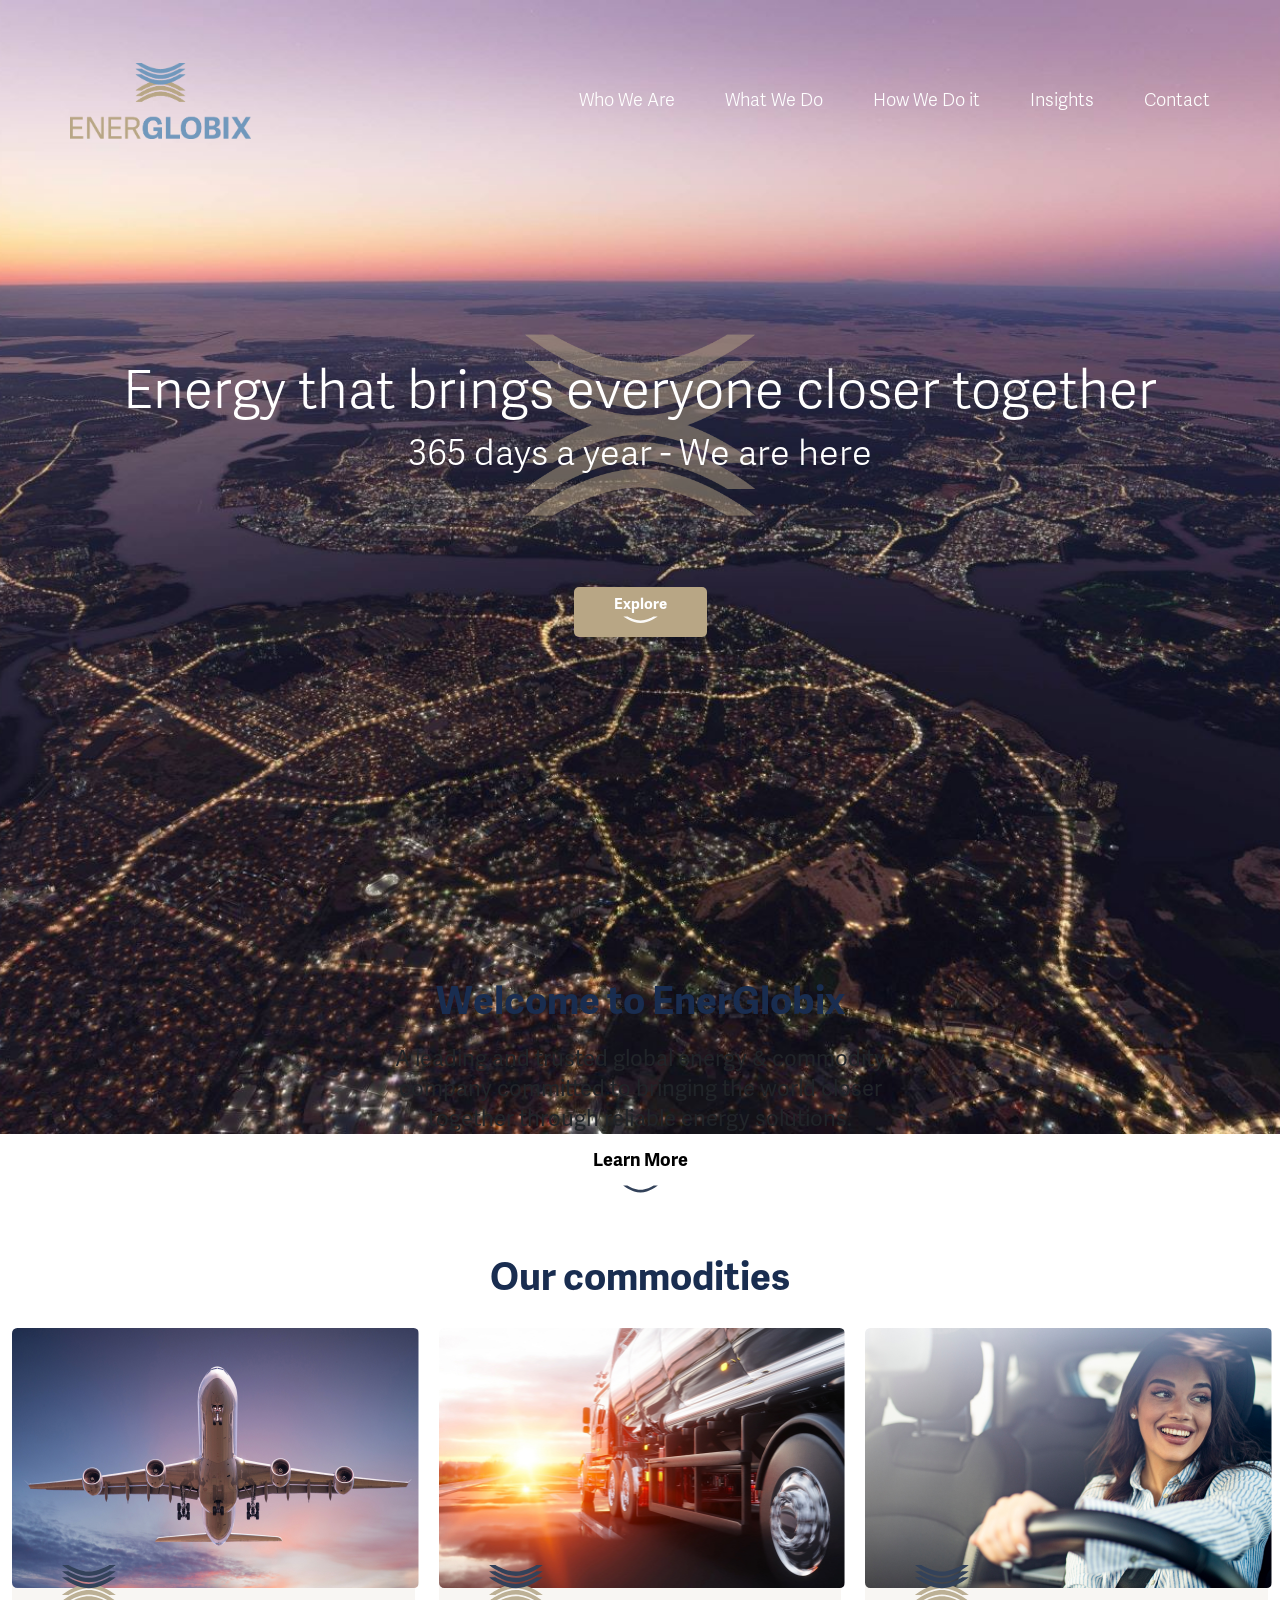
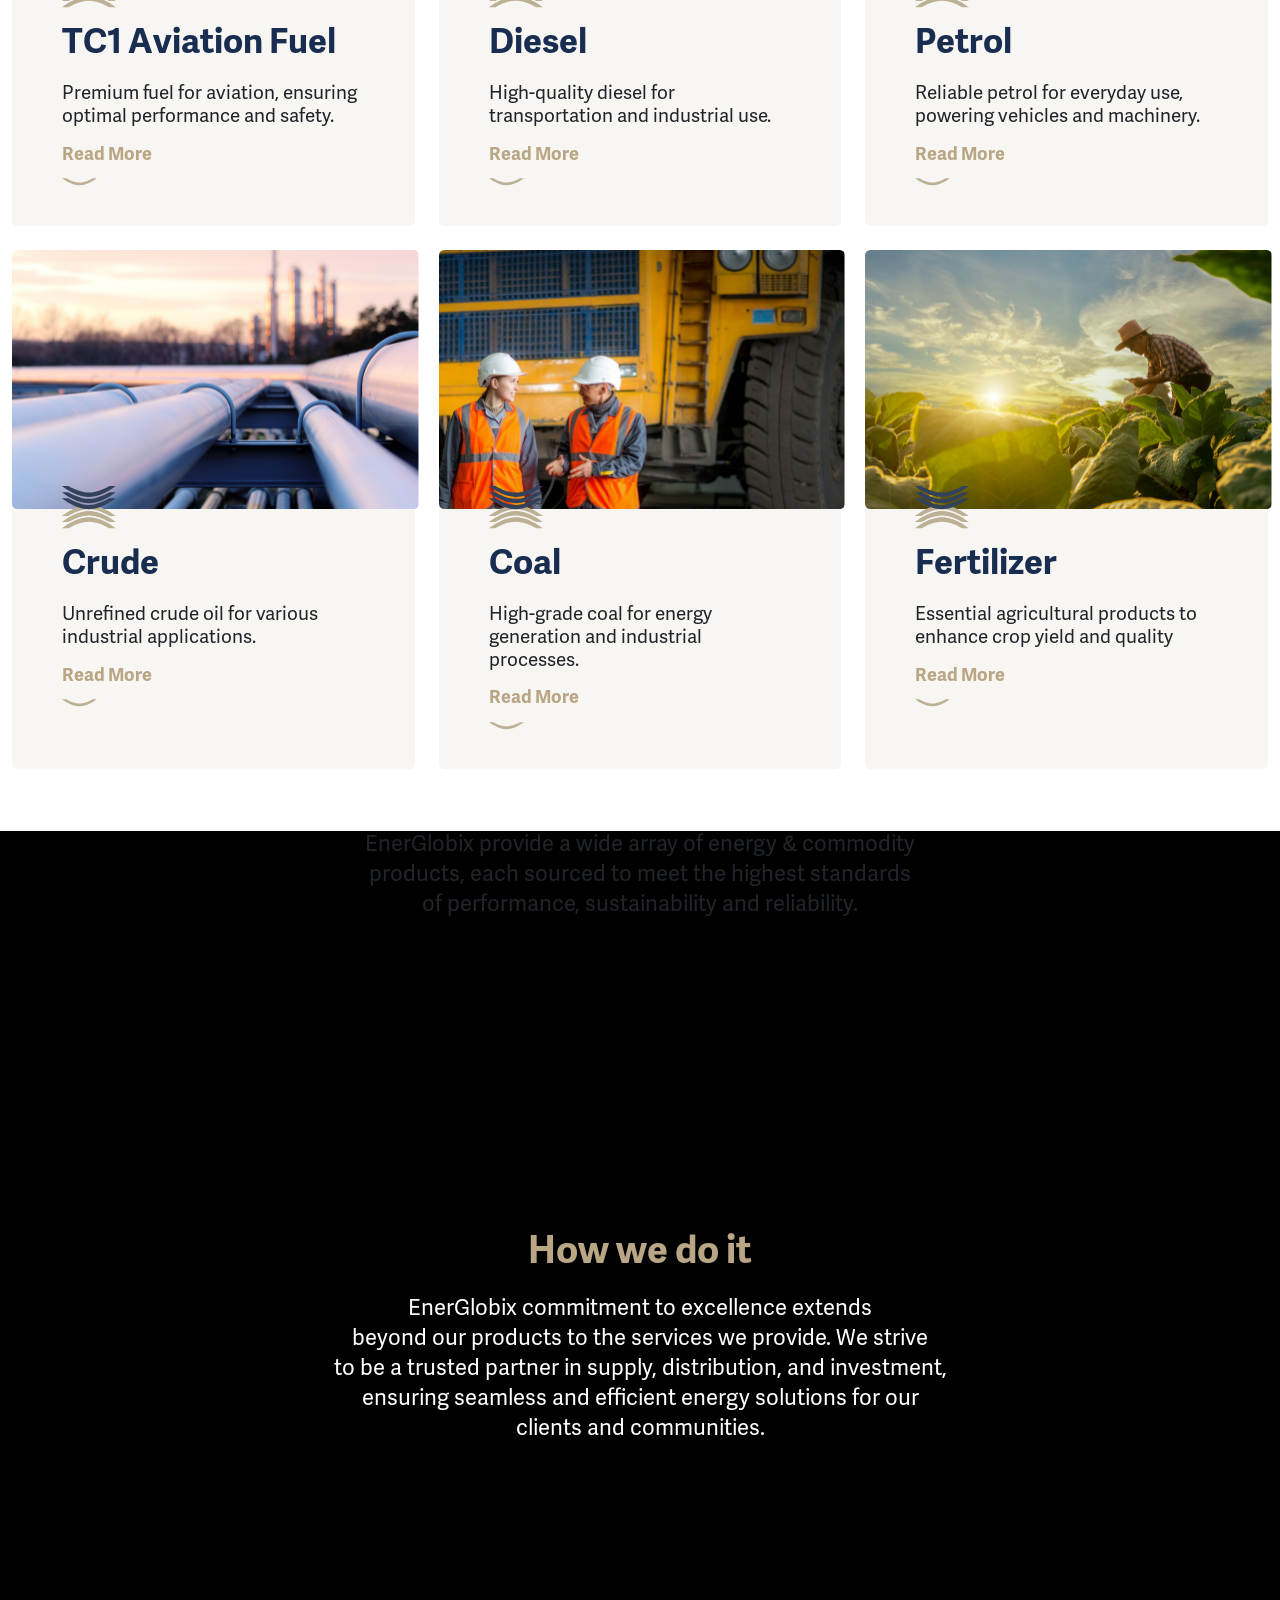
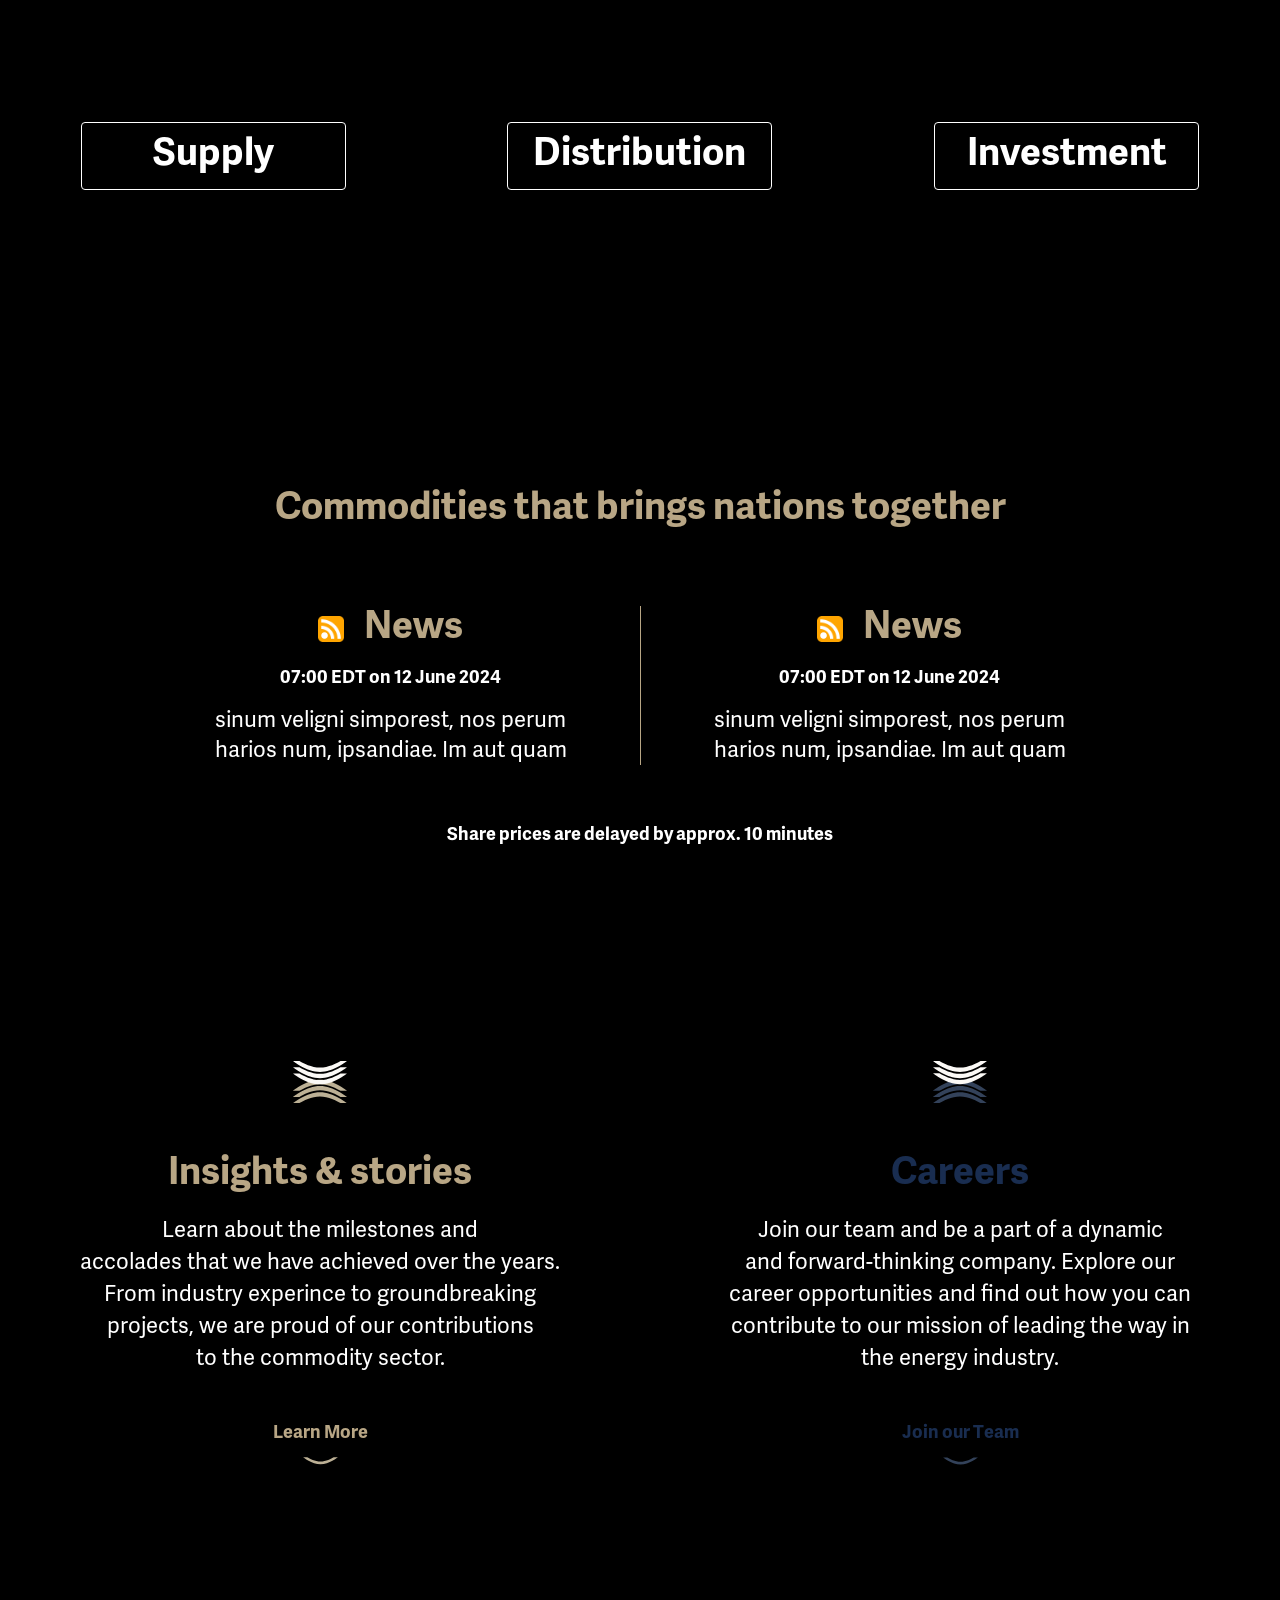
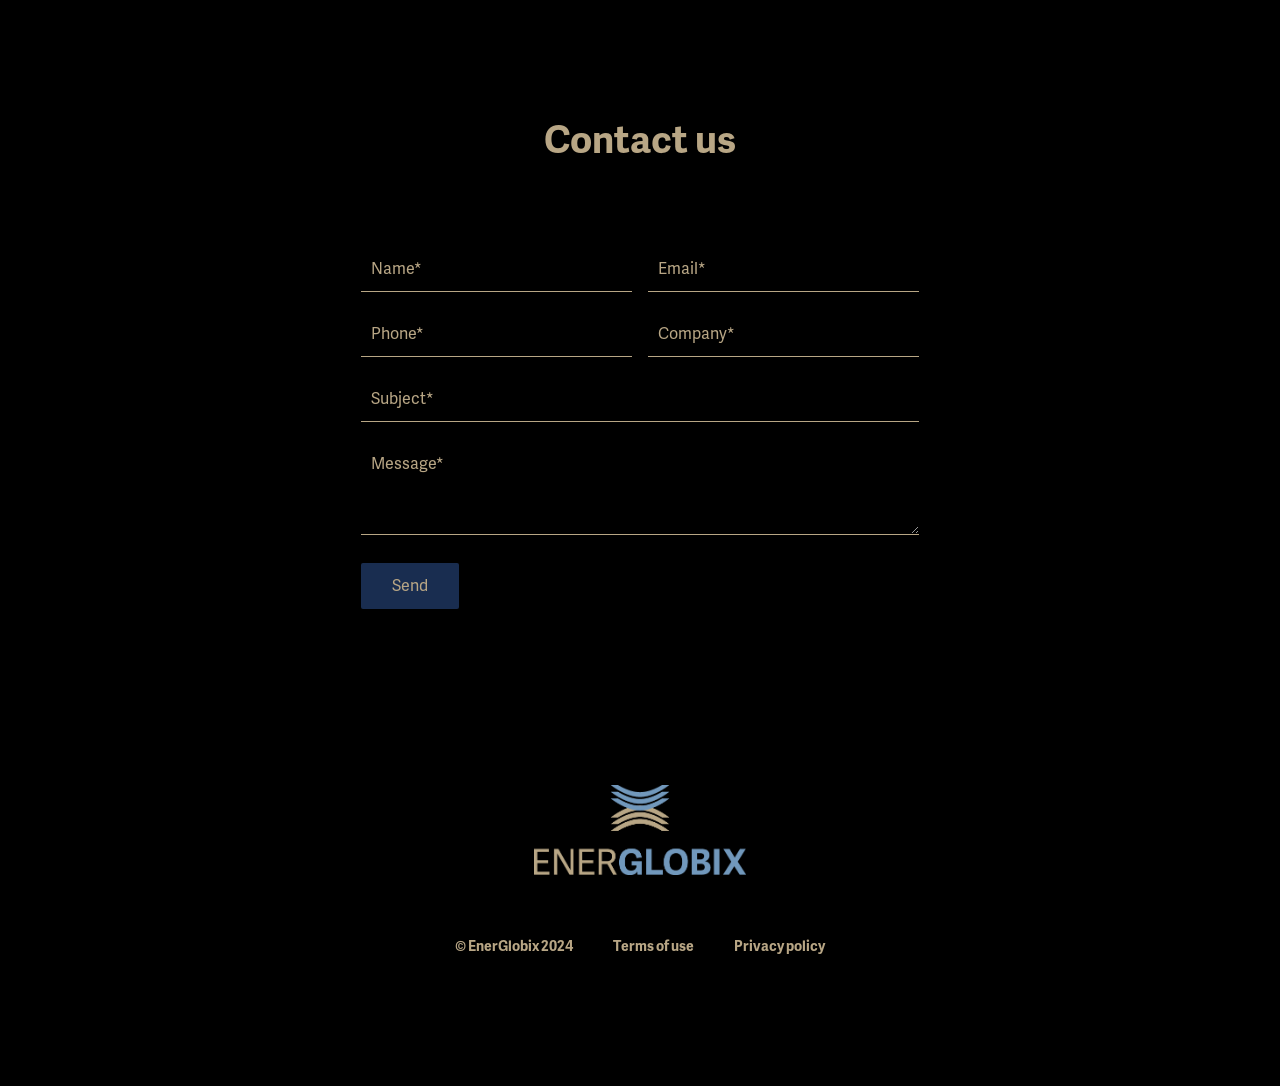
==== index.html @ 06611fdd "initial commit" ====
<!DOCTYPE html>
<html lang="en">
  <head>
    <meta charset="UTF-8" />
    <meta name="viewport" content="width=device-width, initial-scale=1.0" />
    <title>EnerGlobix :: Home</title>

    <!-- Bootstrap -->
    <link
      href="https://cdn.jsdelivr.net/npm/bootstrap@5.3.3/dist/css/bootstrap.min.css"
      rel="stylesheet"
      integrity="sha384-QWTKZyjpPEjISv5WaRU9OFeRpok6YctnYmDr5pNlyT2bRjXh0JMhjY6hW+ALEwIH"
      crossorigin="anonymous"
    />

    <!-- Fontawesome -->
    <link
      rel="stylesheet"
      href="https://cdnjs.cloudflare.com/ajax/libs/font-awesome/6.0.0-beta3/css/all.min.css"
    />

    <!-- CSS -->
    <link rel="stylesheet" href="assets/css/style.css" />
  </head>

  <body>
    <!-- Loader -->
    <div id="loader" style="height: 100vh;">
      <div class="d-flex justify-content-center align-items-center h-100">
        <div class="spinner-border" role="status">
          <span class="sr-only"></span>
        </div>
      </div>
    </div>

    <div id="main-content" style="display: none;">
      <div class="navbar-container">
        <div class="energlobix__navbar">
          <a href="index.html">
            <img src="assets/images/logo.png" alt="" class="logo" />
          </a>
          <button class="nav-toggle" aria-label="Toggle navigation">
            &#9776;
          </button>

          <div class="navlinks">
            <ul>
              <a href="whoweare.html"><li>Who We Are</li></a>
              <a href="whatwedo.html"><li>What We Do</li></a>
              <a href="howwedoit.html"><li>How We Do it</li></a>
              <a href="insights.html"><li>Insights</li></a>
              <a href="contact.html"><li>Contact</li></a>
            </ul>
          </div>

          <div class="navlinks-mobile">
            <ul>
              <li>
                <div
                  onclick="toggleSubmenu('who-we-are-m-links')"
                  class="link-header text-white"
                >
                  Who We Are
                  <img src="assets/images/chevron-right.svg" alt="right" />
                </div>
                <ul id="who-we-are-m-links">
                  <a href="whoweare.html"><li>Welcome</li></a>
                  <a href="whoweare.html#Purpose-and-Values"
                    ><li>Purpose and Values</li></a
                  >
                  <a href="whoweare.html#Vision-and-Mission"
                    ><li>Vision and Mission</li></a
                  >
                  <a href="whoweare.html#story"><li>EnerGlobix Story</li></a>
                  <a href="whoweare.html#Key-achievements"
                    ><li>Key achievements</li></a
                  >
                  <a href="whoweare.html#Commitment-to-excellence"
                    ><li>Commitment to excellence</li></a
                  >
                </ul>
              </li>
              <li>
                <div
                  onclick="toggleSubmenu('what-we-do-m-links')"
                  class="link-header text-white active"
                >
                  What We Do
                  <img src="assets/images/chevron-right.svg" alt="right" />
                </div>
                <ul id="what-we-do-m-links">
                  <a href="whatwedo.html"><li>Our Commodities</li></a>
                  <a href="whatwedo.html#TC1-Aviation-Fuel"
                    ><li>TC1 Aviation Fuel</li></a
                  >
                  <a href="whatwedo.html#Diesel"><li>Diesel</li></a>
                  <a href="whatwedo.html#Petrol"><li>Petrol</li></a>
                  <a href="whatwedo.html#Crude"><li>Crude</li></a>
                  <a href="whatwedo.html#Coal"><li>Coal</li></a>
                  <a href="whatwedo.html#Fertilizer"><li>Fertilizer</li></a>
                </ul>
              </li>

              <li>
                <div
                  onclick="toggleSubmenu('how-we-do-it-m-links')"
                  class="link-header text-white"
                >
                  How We Do it
                  <img src="assets/images/chevron-right.svg" alt="right" />
                </div>
                <ul id="how-we-do-it-m-links">
                  <a href="howwedoit.html"><li>Our Commitment</li></a>
                  <a href="howwedoit.html#Supply"><li>Supply</li></a>
                  <a href="howwedoit.html#Supply-solutions"
                    ><li>Supply solutions</li></a
                  >
                  <a href="howwedoit.html#Distribution"
                    ><li>Distribution</li></a
                  >
                  <a href="howwedoit.html#Distribution-solutions"
                    ><li>Distribution solutions</li></a
                  >
                  <a href="howwedoit.html#Investment"><li>Investment</li></a>
                  <a href="howwedoit.html#Investment-solutions"
                    ><li>Investment solutions</li></a
                  >
                </ul>
              </li>

              <li>
                <div
                  onclick="toggleSubmenu('insights-m-links')"
                  class="link-header text-white"
                >
                  Insights
                  <img src="assets/images/chevron-right.svg" alt="right" />
                </div>
                <ul id="insights-m-links">
                  <a href="insights.html"><li>Our Culture</li></a>
                  <a href="insights.html#Employees"><li>Employees</li></a>
                  <a href="insights.html#Achievements"><li>Achievements</li></a>
                  <a href="insights.html#Careers"><li>Careers</li></a>
                </ul>
              </li>

              <li class="link-header">
                <a class="text-white" href="contact.html"
                  >Contact
                  <img src="assets/images/chevron-right.svg" alt="right"
                /></a>
              </li>
            </ul>
          </div>
        </div>
      </div>

      <div class="hero-slider-section">
        <div
          class="slide active"
          style="
            background-image: url('assets/images/banners/shutterstock_2168518333.jpg');
          "
        >
          <div class="hero-mid-section">
            <img
              class="single-logo-transparent"
              src="assets/images/single-logo-transparent.png"
              alt=""
            />
            <div class="hero-mid-section-content">
              <div class="hero-title">
                Energy that brings everyone closer together
              </div>
              <div class="hero-subtitle">365 days a year - We are here</div>
            </div>
          </div>

          <div class="hero-lower-section">
            <div class="explore-link-container">
              <a class="explore-link" href="#about-us">
                <div class="explore-text">Explore</div>
                <img src="assets/images/down-arrow.svg" alt="" />
              </a>
            </div>
          </div>
        </div>
        <div
          class="slide"
          style="
            background-image: url('assets/images/banners/shutterstock_130262159_v2.jpg');
          "
        >
          <div class="hero-mid-section">
            <img
              class="single-logo-transparent"
              src="assets/images/single-logo-transparent.png"
              alt=""
            />
            <div class="hero-mid-section-content">
              <div class="hero-title">
                Energy that brings everyone closer together
              </div>
              <div class="hero-subtitle">365 days a year - We are here</div>
            </div>
          </div>

          <div class="hero-lower-section">
            <div class="explore-link-container">
              <a class="explore-link" href="#about-us">
                <div class="explore-text">Explore</div>
                <img src="assets/images/down-arrow.svg" alt="" />
              </a>
            </div>
          </div>
        </div>
        <div
          class="slide"
          style="
            background-image: url('assets/images/banners/shutterstock_274681841.jpg');
          "
        >
          <div class="hero-mid-section">
            <img
              class="single-logo-transparent"
              src="assets/images/single-logo-transparent.png"
              alt=""
            />
            <div class="hero-mid-section-content">
              <div class="hero-title">
                Energy that brings everyone closer together
              </div>
              <div class="hero-subtitle">365 days a year - We are here</div>
            </div>
          </div>

          <div class="hero-lower-section">
            <div class="explore-link-container">
              <a class="explore-link" href="#about-us">
                <div class="explore-text">Explore</div>
                <img src="assets/images/down-arrow.svg" alt="" />
              </a>
            </div>
          </div>
        </div>
        <div
          class="slide"
          style="
            background-image: url('assets/images/banners/shutterstock_1803964558_v2.jpg');
          "
        >
          <div class="hero-mid-section">
            <img
              class="single-logo-transparent"
              src="assets/images/single-logo-transparent.png"
              alt=""
            />
            <div class="hero-mid-section-content">
              <div class="hero-title">
                Energy that brings everyone closer together
              </div>
              <div class="hero-subtitle">365 days a year - We are here</div>
            </div>
          </div>

          <div class="hero-lower-section">
            <div class="explore-link-container">
              <a class="explore-link" href="#about-us">
                <div class="explore-text">Explore</div>
                <img src="assets/images/down-arrow.svg" alt="" />
              </a>
            </div>
          </div>
        </div>
        <div
          class="slide"
          style="
            background-image: url('assets/images/banners/shutterstock_2221363707_v2.jpg');
          "
        >
          <div class="hero-mid-section">
            <img
              class="single-logo-transparent"
              src="assets/images/single-logo-transparent.png"
              alt=""
            />
            <div class="hero-mid-section-content">
              <div class="hero-title">
                Energy that brings everyone closer together
              </div>
              <div class="hero-subtitle">365 days a year - We are here</div>
            </div>
          </div>

          <div class="hero-lower-section">
            <div class="explore-link-container">
              <a class="explore-link" href="#about-us">
                <div class="explore-text">Explore</div>
                <img src="assets/images/down-arrow.svg" alt="" />
              </a>
            </div>
          </div>
        </div>
      </div>

      <!-- About Section -->
      <div class="about-section" style="background-position: top;">
        <div id="about-us" class="oval-container">
          <div class="energlobix__title text-center text-blue">
            Welcome to EnerGlobix
          </div>

          <div class="container energlobix__text mt-3 text-center">
            A leading and trusted global energy & commodity
            <br class="hide-on-mobile" />
            company committed to bringing the world closer
            <br class="hide-on-mobile" />
            together through reliable energy solutions.
          </div>

          <div class="mt-3">
            <a class="energlobix__links text-black" href="whoweare.html"
              >Learn More</a
            >
          </div>

          <a href="whoweare.html"
            ><img class="mt-1" src="assets/images/learn-more-arrow.svg" alt=""
          /></a>

          <div style="margin-top: 60px;" class="energlobix__title text-blue">
            Our commodities
          </div>

          <div class="row mt-2">
            <div class="col-lg-4 col-md-4 col-sm-12 mt-3">
              <div class="about-us-card">
                <div class="card-image-container text-center">
                  <img
                    class="card-image"
                    src="assets/images/TC1-aviation-fuel.jpg"
                    alt=""
                  />
                </div>
                <div class="card-content">
                  <div class="divider-logo-container">
                    <img
                      class="divider-logo"
                      src="assets/images/divider-logo.svg"
                      alt=""
                    />
                  </div>
                  <div class="energlobix__card-title text-blue mt-3">
                    TC1 Aviation Fuel
                  </div>
                  <div class="energlobix__card-text mt-3">
                    Premium fuel for aviation, ensuring optimal performance and
                    safety.
                  </div>
                  <div class="mt-3">
                    <a
                      class="energlobix__links text-gold"
                      href="whatwedo.html#TC1-Aviation-Fuel"
                      >Read More</a
                    >
                  </div>
                  <img
                    src="assets/images/about-us-read-more-arrow.svg"
                    class="read-more-arrow2 mt-1"
                  />
                </div>
              </div>
            </div>
            <div class="col-lg-4 col-md-4 col-sm-12 mt-3">
              <div class="about-us-card">
                <div class="card-image-container text-center">
                  <img
                    class="card-image"
                    src="assets/images/Diesel.jpg"
                    alt=""
                  />
                </div>
                <div class="card-content">
                  <div class="divider-logo-container">
                    <img
                      class="divider-logo"
                      src="assets/images/divider-logo.svg"
                      alt=""
                    />
                  </div>
                  <div class="energlobix__card-title text-blue mt-3">
                    Diesel
                  </div>
                  <div class="energlobix__card-text mt-3">
                    High-quality diesel for transportation and industrial use.
                  </div>
                  <div class="mt-3">
                    <a
                      class="energlobix__links text-gold"
                      href="whatwedo.html#Diesel"
                      >Read More</a
                    >
                  </div>
                  <img
                    src="assets/images/about-us-read-more-arrow.svg"
                    class="read-more-arrow2 mt-1"
                  />
                </div>
              </div>
            </div>
            <div class="col-lg-4 col-md-4 col-sm-12 mt-3">
              <div class="about-us-card">
                <div class="card-image-container text-center">
                  <img
                    class="card-image"
                    src="assets/images/Petrol.jpg"
                    alt=""
                  />
                </div>
                <div class="card-content">
                  <div class="divider-logo-container">
                    <img
                      class="divider-logo"
                      src="assets/images/divider-logo.svg"
                      alt=""
                    />
                  </div>
                  <div class="energlobix__card-title text-blue mt-3">
                    Petrol
                  </div>
                  <div class="energlobix__card-text mt-3">
                    Reliable petrol for everyday use, powering vehicles and
                    machinery.
                  </div>
                  <div class="mt-3">
                    <a
                      class="energlobix__links text-gold"
                      href="whatwedo.html#Petrol"
                      >Read More</a
                    >
                  </div>
                  <img
                    src="assets/images/about-us-read-more-arrow.svg"
                    class="read-more-arrow2 mt-1"
                  />
                </div>
              </div>
            </div>
          </div>

          <div class="row mt-lg-2">
            <div class="col-lg-4 col-md-4 col-sm-12 mt-3">
              <div class="about-us-card">
                <div class="card-image-container text-center">
                  <img
                    class="card-image"
                    src="assets/images/Crude.jpg"
                    alt=""
                  />
                </div>
                <div class="card-content">
                  <div class="divider-logo-container">
                    <img
                      class="divider-logo"
                      src="assets/images/divider-logo.svg"
                      alt=""
                    />
                  </div>
                  <div class="energlobix__card-title text-blue mt-3">Crude</div>
                  <div class="energlobix__card-text mt-3">
                    Unrefined crude oil for various industrial applications.
                  </div>
                  <div class="mt-3">
                    <a
                      class="energlobix__links text-gold"
                      href="whatwedo.html#Crude"
                      >Read More</a
                    >
                  </div>
                  <img
                    src="assets/images/about-us-read-more-arrow.svg"
                    class="read-more-arrow2 mt-1"
                  />
                </div>
              </div>
            </div>
            <div class="col-lg-4 col-md-4 col-sm-12 mt-3">
              <div class="about-us-card">
                <div class="card-image-container text-center">
                  <img class="card-image" src="assets/images/Coal.jpg" alt="" />
                </div>
                <div class="card-content">
                  <div class="divider-logo-container">
                    <img
                      class="divider-logo"
                      src="assets/images/divider-logo.svg"
                      alt=""
                    />
                  </div>
                  <div class="energlobix__card-title text-blue mt-3">Coal</div>
                  <div class="energlobix__card-text mt-3">
                    High-grade coal for energy generation and industrial
                    processes.
                  </div>
                  <div class="mt-3">
                    <a
                      class="energlobix__links text-gold"
                      href="whatwedo.html#Coal"
                      >Read More</a
                    >
                  </div>
                  <img
                    src="assets/images/about-us-read-more-arrow.svg"
                    class="read-more-arrow2 mt-1"
                  />
                </div>
              </div>
            </div>
            <div class="col-lg-4 col-md-4 col-sm-12 mt-3">
              <div class="about-us-card">
                <div class="card-image-container text-center">
                  <img
                    class="card-image"
                    src="assets/images/Fertilizer.jpg"
                    alt=""
                  />
                </div>
                <div class="card-content">
                  <div class="divider-logo-container">
                    <img
                      class="divider-logo"
                      src="assets/images/divider-logo.svg"
                      alt=""
                    />
                  </div>
                  <div class="energlobix__card-title text-blue mt-3">
                    Fertilizer
                  </div>
                  <div class="energlobix__card-text mt-3">
                    Essential agricultural products to enhance crop yield and
                    quality
                  </div>
                  <div class="mt-3">
                    <a
                      class="energlobix__links text-gold"
                      href="whatwedo.html#Fertilizer"
                      >Read More</a
                    >
                  </div>
                  <img
                    src="assets/images/about-us-read-more-arrow.svg"
                    class="read-more-arrow2 mt-1"
                  />
                </div>
              </div>
            </div>
          </div>

          <div
            class="energlobix__text text-center container"
            style="margin-top: 60px;"
          >
            EnerGlobix provide a wide array of energy & commodity
            <br class="hide-on-mobile" />
            products, each sourced to meet the highest standards
            <br class="hide-on-mobile" />
            of performance, sustainability and reliability.
          </div>
          <div class="mt-3">
            <a
              class="energlobix__links text-black"
              href="whatwedo.html#about-us"
              >Learn more about our products</a
            >
          </div>
          <a href="whatwedo.html#about-us"
            ><img
              class="mt-1 d-none"
              src="assets/images/learn-more-arrow.svg"
              alt=""
          /></a>
        </div>
      </div>

      <!-- How we do it Section -->
      <div class="black-section">
        <div class="how-we-do-it-section">
          <div class="energlobix__title text-gold">
            How we do it
          </div>
          <div class="container energlobix__text text-white mt-3 text-center">
            EnerGlobix commitment to excellence extends
            <br class="hide-on-mobile" />
            beyond our products to the services we provide. We strive
            <br class="hide-on-mobile" />
            to be a trusted partner in supply, distribution, and investment,
            <br class="hide-on-mobile" />
            ensuring seamless and efficient energy solutions for our
            <br class="hide-on-mobile" />
            clients and communities.
          </div>
        </div>

        <div class="row ms-0 me-0 d-block d-sm-none">
          <div class="col-lg-4 col-md-4 col-sm-12 m-0 p-0">
            <div
              class="energlobix__title how-box-bg1 text-center d-flex justify-content-center align-items-center"
            >
              <a
                class="how-section-links text-white border border-white rounded-1"
                href="howwedoit.html#Supply"
                >Supply</a
              >
            </div>
          </div>
          <div class="col-lg-4 col-md-4 col-sm-12 m-0 p-0">
            <div
              class="energlobix__title how-box-bg2 text-center d-flex justify-content-center align-items-center"
            >
              <a
                class="how-section-links text-white border border-white rounded-1"
                href="howwedoit.html#Distribution"
                >Distribution</a
              >
            </div>
          </div>
          <div class="col-lg-4 col-md-4 col-sm-12 m-0 p-0">
            <div
              class="energlobix__title how-box-bg3 text-center d-flex justify-content-center align-items-center"
            >
              <a
                class="how-section-links text-white border border-white rounded-1"
                href="howwedoit.html#Investment"
                >Investment</a
              >
            </div>
          </div>
        </div>

        <div class="grid-container">
          <div class="grid-item">
            <div class="content">
              <div
                class="energlobix__title how-box-bg1 text-center d-flex justify-content-center align-items-center"
              >
                <a
                  class="how-section-links text-white border border-white rounded-1"
                  href="howwedoit.html#Supply"
                  >Supply</a
                >
              </div>
            </div>
          </div>
          <div class="grid-item">
            <div class="content">
              <div
                class="energlobix__title how-box-bg2 text-center d-flex justify-content-center align-items-center"
              >
                <a
                  class="how-section-links text-white border border-white rounded-1"
                  href="howwedoit.html#Distribution"
                  >Distribution</a
                >
              </div>
            </div>
          </div>
          <div class="grid-item">
            <div class="content">
              <div
                class="energlobix__title how-box-bg3 text-center d-flex justify-content-center align-items-center"
              >
                <a
                  class="how-section-links text-white border border-white rounded-1"
                  href="howwedoit.html#Investment"
                  >Investment</a
                >
              </div>
            </div>
          </div>
          <!-- Add more grid items as needed -->
        </div>

        <div class="commodities-section">
          <div
            class="energlobix__title text-center text-gold"
            style="margin-bottom: 73px;"
          >
            Commodities that brings nations together
          </div>

          <div class="latest-news-section">
            <div class="latest-news">
              <div class="news-title">
                <img
                  class="feed-image"
                  src="assets/images/Generic_Feed-icon.svg.png"
                  alt=""
                />
                <div class="energlobix__title text-gold">
                  News
                </div>
              </div>
              <div class="learn-more mt-3 text-center text-white">
                07:00 EDT on 12 June 2024
              </div>
              <div class="energlobix__text mt-3 text-center text-white">
                sinum veligni simporest, nos perum <br />
                harios num, ipsandiae. Im aut quam
              </div>
            </div>

            <div class="vertical-divider"></div>

            <div class="latest-news">
              <div class="news-title">
                <img
                  class="feed-image"
                  src="assets/images/Generic_Feed-icon.svg.png"
                  alt=""
                />
                <div class="energlobix__title text-gold">
                  News
                </div>
              </div>
              <div class="learn-more mt-3 text-center text-white">
                07:00 EDT on 12 June 2024
              </div>
              <div class="energlobix__text mt-3 text-center text-white">
                sinum veligni simporest, nos perum <br />
                harios num, ipsandiae. Im aut quam
              </div>
            </div>
          </div>

          <div class="price-advisory energlobix__links text-center text-white">
            Share prices are delayed by approx. 10 minutes
          </div>
        </div>

        <div class="row text-center ms-0 me-0">
          <div class="col-lg-6 col-md-6 col-sm-12 insights">
            <img src="assets/images/insights-logo.svg" alt="" />
            <div class="energlobix__title text-gold mt-5">
              Insights & stories
            </div>
            <div
              class="container energlobix__text_2 mt-3 text-center text-white"
            >
              Learn about the milestones and <br class="hide-on-mobile" />
              accolades that we have achieved over the years.
              <br class="hide-on-mobile" />
              From industry experince to groundbreaking
              <br class="hide-on-mobile" />
              projects, we are proud of our contributions
              <br class="hide-on-mobile" />
              to the commodity sector.
            </div>
            <div class="mt-5">
              <a
                class="energlobix__links text-gold"
                href="whoweare.html#Key-achievements"
                >Learn More</a
              >
            </div>
            <img
              src="assets/images/about-us-read-more-arrow.svg"
              class="read-more-arrow2 mt-1"
            />
          </div>
          <div class="col-lg-6 col-md-6 col-sm-12 career">
            <img src="assets/images/careers-logo.svg" alt="" />
            <div class="energlobix__title text-blue mt-5">
              Careers
            </div>
            <div
              class="container energlobix__text_2 mt-3 text-center text-white"
            >
              Join our team and be a part of a dynamic<br
                class="hide-on-mobile"
              />
              and forward-thinking company. Explore our
              <br class="hide-on-mobile" />
              career opportunities and find out how you can
              <br class="hide-on-mobile" />
              contribute to our mission of leading the way in
              <br class="hide-on-mobile" />
              the energy industry.
            </div>
            <div class="mt-5">
              <a class="energlobix__links text-blue" href="#contactform"
                >Join our Team</a
              >
            </div>
            <a href="#contactform"
              ><img
                class="mt-1"
                src="assets/images/learn-more-arrow.svg"
                alt=""
            /></a>
          </div>
        </div>

        <div class="contact-us-section container">
          <div id="contactform" class="energlobix__title text-gold text-center">
            Contact us
          </div>

          <div class="row contact-details justify-content-center">
            <div class="col-lg-6 col-md-6 col-sm-12 contact-information d-none">
              <div class="energlobix__text mt-3 text-white">
                Office Location
              </div>
              <div class="energlobix__text mt-3 text-white">Address</div>
              <div class="energlobix__text mt-3 text-white">Contact</div>
            </div>
            <div class="col-lg-6 col-md-6 col-sm-12 contact-form p-0">
              <form class="contact-form" action="" method="post">
                <div class="row">
                  <div
                    class="col-lg-6 col-md-6 col-sm-12 pe-lg-2 pe-md-2 p-sm-0"
                  >
                    <input type="text" name="name" placeholder="Name*" id="" />
                    <input
                      type="text"
                      name="phone"
                      placeholder="Phone*"
                      id=""
                    />
                  </div>
                  <div
                    class="col-lg-6 col-md-6 col-sm-12 ps-lg-2 ps-md-2 p-sm-0"
                  >
                    <input
                      type="email"
                      name="email"
                      placeholder="Email*"
                      id=""
                    />
                    <input
                      type="text"
                      name="company"
                      placeholder="Company*"
                      id=""
                    />
                  </div>
                  <div class="col-lg-12 col-md-12 col-sm-12 p-sm-0">
                    <input
                      type="text"
                      name="subject"
                      placeholder="Subject*"
                      id=""
                    />
                    <textarea
                      name="message"
                      placeholder="Message*"
                      rows="3"
                    ></textarea>
                    <button class="btn" type="submit">Send</button>
                  </div>
                </div>
              </form>
            </div>
          </div>
        </div>

        <div class="footer-section" style="padding-top: 52.328px;">
          <div class="container">
            <div class="footer-logo text-center">
              <img src="assets/images/logo.png" alt="" />
            </div>

            <div class="footer-links mt-5">
              <div class="footer-link-text mt-3 text-gold">
                © EnerGlobix 2024
              </div>
              <div class="footer-link-text mt-3 text-gold">
                <a href="/terms-of-use.html">Terms of use</a>
              </div>
              <div class="footer-link-text mt-3 text-gold">
                <a href="/privacy-policy.html">Privacy policy</a>
              </div>
            </div>
          </div>
        </div>
      </div>
    </div>

    <button id="backToTopBtn"><i class="fas fa-arrow-up"></i></button>

    <!-- Boostrap JS -->
    <script
      src="https://cdn.jsdelivr.net/npm/bootstrap@5.3.3/dist/js/bootstrap.bundle.min.js"
      integrity="sha384-YvpcrYf0tY3lHB60NNkmXc5s9fDVZLESaAA55NDzOxhy9GkcIdslK1eN7N6jIeHz"
      crossorigin="anonymous"
    ></script>

    <!-- Javascript -->
    <script src="assets/js/script.js"></script>

    <script>
      // Wait until the entire page is loaded
      window.addEventListener("load", function () {
        // Hide the loader
        document.getElementById("loader").style.display = "none";
        // Show the main content
        document.getElementById("main-content").style.display = "block";
        // Show message in console
        console.log("Content is loaded");
      });
    </script>
  </body>
</html>
---- assets/css/style.css ----
@font-face {
    font-family: 'MinionPro-Regular';
    src: url('../fonts/MinionPro-Regular.otf');
    /* IE9 Compat Modes */
    font-weight: normal;
    font-style: normal;
}

@font-face {
    font-family: 'Adelle-Sans-Bold';
    src: url('../fonts/Adelle-Sans-Bold.otf');
    /* IE9 Compat Modes */
    font-weight: normal;
    font-style: normal;
}

@font-face {
    font-family: 'Adelle-Sans-Light';
    src: url('../fonts/Adelle-Sans-Light.otf');
    /* IE9 Compat Modes */
    font-weight: normal;
    font-style: normal;
}

@font-face {
    font-family: 'Adelle-Sans-Regular';
    src: url('../fonts/fonnts.com-Adelle_Sans_ARA_Regular.otf');
    /* IE9 Compat Modes */
    font-weight: 400;
    font-style: normal;
}

:root {
    --gold-color: rgb(184, 166, 133);
    --black-color: rgb(3, 12, 21);
    --dark-blue-color: rgb(25, 45, 80);
    --dark-blue-color-2: rgb(20, 39, 62);
    --light-blue-color: rgb(113, 152, 188);
}

.bg-dark-blue {
    background-color: var(--dark-blue-color);
}

.bg-dark-blue-2 {
    background-color: var(--dark-blue-color-2);
}

.bg-light-blue {
    background-color: var(--light-blue-color);
}

.bg-gold-color {
    background-color: var(--gold-color);
}

@media (max-width: 576px) {
    .hide-on-mobile {
        display: none;
    }

    .container {
        padding-left: 35px;
        padding-right: 35px;
    }
}



a:link {
    text-decoration: none;
}

a:visited {
    text-decoration: none;
}

a:hover {
    text-decoration: none;
}

a:active {
    text-decoration: none;
}


.row {
    margin-left: 0 !important;
    margin-right: 0 !important;
}

.hero-and-about {
    height: max-content;
}

/* Type Faces */
/* Base styles */
.energlobix__title {
    font-family: 'Adelle-Sans-Bold', sans-serif;
    font-size: 38px;
    line-height: 46px;
}

/* .energlobix__text {
    font-family: 'Adelle-Sans-Light', sans-serif;
    font-size: 28px;
    line-height: 36px;
} */

.energlobix__text {
    /* font-family: 'Adelle-Sans-Light', sans-serif; */
    font-family: 'Adelle-Sans-Regular', sans-serif;
    font-size: 22px;
    line-height: 30px;
}

.energlobix__text_2 {
    /* font-family: 'Adelle-Sans-Light', sans-serif; */
    font-family: 'Adelle-Sans-Regular', sans-serif;
    font-size: 22px;
    line-height: 32px;
}

.energlobix__text__reduce_by_1 {
    font-family: 'Adelle-Sans-Light', sans-serif;
    font-size: 27px !important;
    line-height: 35px !important;
}

.energlobix__text__reduce_by_2 {
    font-family: 'Adelle-Sans-Light', sans-serif;
    font-size: 26px !important;
    line-height: 34px !important;
}

.energlobix__text__subtitle {
    /* font-family: 'Adelle-Sans-Light', sans-serif;
    font-size: 22px;
    line-height: 36px; */

    font-family: 'Adelle-Sans-Regular', sans-serif;
    font-size: 22px;
    line-height: 30px;
}

@media (max-width: 576px) {
    .energlobix__text__subtitle {
        font-family: 'Adelle-Sans-Regular', sans-serif;
        font-size: 22px;
        line-height: 36px;
    
        /* font-family: 'Adelle-Sans-Regular', sans-serif;
        font-size: 26px;
        line-height: 34px; */
    }
}

.energlobix__point {
    font-family: 'Adelle-Sans-Light', sans-serif;
    font-size: 17px;
    line-height: 20.6px;
}

.energlobix__links {
    font-family: 'Adelle-Sans-Bold', sans-serif;
    font-size: 18px;
    line-height: 21.6px;
    text-decoration: none;
}

.energlobix__card-title {
    font-family: 'Adelle-Sans-Bold', sans-serif;
    font-size: 34.575px;
    line-height: 41.89px;
}

.energlobix__card-title-2 {
    font-family: 'Adelle-Sans-Bold', sans-serif;
    font-size: 27px;
    line-height: 32.4px;
}

.energlobix__card-text {
    font-family: 'Adelle-Sans-Regular', sans-serif;
    font-size: 18.81px;
    line-height: 22.81px;
}

/* Styles for iPads (75% of the original size) */
@media (max-width: 1024px) {
    .energlobix__title {
        font-size: calc(38px * 0.75);
        line-height: calc(46px * 0.75);
    }

    .energlobix__text {
        font-size: calc(28px * 0.75);
        line-height: calc(36px * 0.75);
    }

    .energlobix__text_2 {
        font-size: calc(22px * 1);
        line-height: calc(32px * 1);
    }

    .energlobix__links {
        font-size: calc(18px * 0.75);
        line-height: calc(21.6px * 0.75);
    }

    .energlobix__card-title {
        font-size: calc(34.575px * 0.75);
        line-height: calc(41.89px * 0.75);
    }

    .energlobix__card-text {
        font-size: calc(28px * 0.75);
        line-height: calc(36px * 0.75);
    }

    .read-more-arrow2 {
        margin-top: -8px !important;
    }
}

/* Styles for mobiles (50% of the original size) */
@media (max-width: 576px) {
    .energlobix__title {
        /* font-size: calc(38px * 0.60);
        line-height: calc(46px * 0.60); */

        font-size: calc(34.575px * 0.75);
        line-height: calc(41.89px * 0.75);
    }

    .energlobix__text {
        font-size: calc(28px * 0.60);
        line-height: calc(36px * 0.60);
    }

    .energlobix__text_2 {
        font-size: calc(22px * 0.75);
        line-height: calc(32px * 0.75);
    }

    .energlobix__links {
        font-size: calc(18px * 0.75);
        line-height: calc(21.6px * 0.75);
    }

    .energlobix__card-title {
        font-size: calc(34.575px * 0.75);
        line-height: calc(41.89px * 0.75);
    }

    .energlobix__card-text {
        font-size: calc(28px * 0.60);
        line-height: calc(36px * 0.60);
    }
}


/* 3 Text colors */
.text-gold {
    color: var(--gold-color);
}

.text-blue {
    color: var(--dark-blue-color);
}

.text-light-blue {
    color: var(--light-blue-color);
}

html {
    scroll-behavior: smooth;
}

body {
    font-family: 'MinionPro-Regular', sans-serif;
    margin: 0;
}

.color-test {
    color: var(--gold-color);
}


@media (min-width: 576px) {
    .navbar-container {
        max-width: 540px;
        width: 100%;
        margin: 0 auto;
        padding: 0 15px;
        position: relative;
        display: flex;
        justify-content: center;
    }
}

@media (min-width: 768px) {
    .navbar-container {
        max-width: 720px;
        width: 100%;
        margin: 0 auto;
        position: relative;
        display: flex;
        justify-content: center;
    }
}

@media (min-width: 992px) {
    .navbar-container {
        max-width: 960px;
        width: 100%;
        margin: 0 auto;
        position: relative;
        display: flex;
        justify-content: center;
    }
}

@media (min-width: 1200px) {
    .navbar-container {
        max-width: 1140px;
        width: 100%;
        margin: 0 auto;
        position: relative;
        display: flex;
        justify-content: center;
    }
}

@media (min-width: 1400px) {
    .navbar-container {
        background: #000 !important;
        max-width: 1120px;
        width: 100%;
        margin: 0 auto;
        padding: 0 15px;
        position: relative;
        display: flex;
        justify-content: center;
        /* Center the content horizontally */
    }
}

@media(min-width: 1441px) {
    .navbar-container {
        max-width: 1320px;
        width: 100%;
    }
}


/* Base styles for the navbar */
.energlobix__navbar {
    height: 202.937px;
    display: flex;
    justify-content: space-between;
    align-items: center;
    align-items: center;
    padding: 1rem 0;
    width: 100%;
    max-width: 1320px;
    position: absolute;
    top: 0;
    left: 0;
    right: 0;
    z-index: 999;
}

.energlobix__navbar .logo {
    max-height: 76.058px;
    /* Adjust as needed */
}

.navlinks {
    display: flex;
    align-items: center;
}

.energlobix__navbar ul {
    list-style: none;
    display: flex;
    margin: 0;
    padding: 0;
    gap: 50px;
    font-family: 'Adelle-Sans-Light', sans-serif;
    font-weight: 400;
    font-size: 18px;
    line-height: 21.8px;
}

.energlobix__navbar ul li {
    cursor: pointer;
    /* color: var(--gold-color); */
    /* color: rgb(184, 166, 133, 0.95); */
    color: white;
    text-decoration: none;
}

.energlobix__navbar .navlinks ul li.active {
    color: white;
    border-bottom: 0.5px solid #fff;
    padding-bottom: 3px;
}

.energlobix__navbar ul li:hover {
    color: #fff;
}


.navlinks-mobile {
    display: flex;
    align-items: center;
}

.navlinks-mobile {
    display: none;
}

.energlobix__navbar .navlinks-mobile ul {
    list-style: none;
    display: flex;
    margin: 0;
    padding: 0;
    gap: 10px;
    font-family: 'Adelle-Sans-Light', sans-serif;
    font-weight: 400;
    font-size: 18px;
    line-height: 21.8px;
}

.energlobix__navbar .navlinks-mobile ul li {
    cursor: pointer;
    /* color: var(--gold-color); */
    /* color: rgb(184, 166, 133, 0.95); */
    color: white;
    text-decoration: none;
}

.energlobix__navbar .navlinks-mobile ul li ul {
    max-height: 0;
    overflow: hidden;
    transition: max-height 0.5s ease-out, opacity 0.5s ease-out;
    opacity: 0;
    visibility: hidden;
}

.energlobix__navbar .navlinks-mobile ul li ul.show {
    max-height: 500px; /* Adjust this value based on the height of your submenu */
    opacity: 1;
    visibility: visible;
}

.link-header {
    cursor: pointer;
}

.energlobix__navbar .navlinks-mobile .link-header {
    font-size: 26px;
    font-family: 'Adelle-Sans-Regular', sans-serif;
    margin-top: 10px;
    margin-bottom: 10px;
}

.energlobix__navbar .navlinks-mobile .link-header img {
    height: 20px;
    padding-bottom: 5px;
    margin-left: 5px;
}

.energlobix__navbar .navlinks-mobile ul li.active {
    color: white;
    /* border-bottom: 0.5px solid #fff; */
    padding-bottom: 3px;
}

.energlobix__navbar .navlinks-mobile ul li:hover {
    color: #fff;
}

.nav-toggle {
    display: none;
    background: none;
    border: none;
    font-size: 2rem;
    cursor: pointer;
    color: white;
}

/* Responsive styles for smaller screens */
@media (max-width: 768px) {
    .energlobix__navbar {
        height: auto;
        padding: 1rem 2rem;
    }

    .energlobix__navbar .logo {
        max-height: 57.0435px;
        /* Adjust as needed */
    }

    .nav-toggle {
        display: block;
    }

    .navlinks {
        display: none;
        width: 100%;
    }

    .navlinks.active {
        z-index: 999;
        display: flex;
        flex-direction: column;
        align-items: center;
        position: absolute;
        top: 100%;
        left: 0;
        background-color: #2b2e34;
        /* Adjust as needed */
        padding: 1rem 0;
    }

    .energlobix__navbar ul {
        flex-direction: column;
        width: 100%;
        gap: 0;
    }

    .energlobix__navbar ul li {
        width: 100%;
        text-align: center;
        padding: 0.5rem 0;
        margin: 0;
    }


    /*  */
    .navlinks-mobile {
        display: none;
        width: 100%;
    }

    .navlinks-mobile.active {
        z-index: 999;
        display: flex;
        flex-direction: column;
        align-items: center;
        position: absolute;
        top: 100%;
        left: 0;
        /* background-color: #2b2e34; */
        background-color: var(--dark-blue-color);
        /* Adjust as needed */
        padding: 1rem 0;
        border: none;
    }

    .energlobix__navbar .navlinks-mobile ul {
        flex-direction: column;
        width: 100%;
        gap: 0;
    }

    .energlobix__navbar .navlinks-mobile ul li {
        width: 100%;
        text-align: center;
        padding: 0.5rem 0;
        margin: 0;
    }
}

/* Optional: additional styles for very small screens */
@media (max-width: 576px) {
    .energlobix__navbar {
        padding: 2rem 2rem;
    }

    .energlobix__navbar .navlinks-mobile ul li {
        padding: 5px 0;
        color: var(--gold-color);
    }
}

.hero-slider-section {
    position: relative;
    width: 100%;
    min-height: 1134px;
    overflow: hidden;
}

.slide {
    position: absolute;
    padding-top: 202.937px;
    height: 100%;
    top: 0;
    left: 0;
    width: 100%;
    background-size: cover;
    background-position: center;
    opacity: 0;
    transition: opacity 1s ease-in-out;
}

.video-bg {
    position: absolute;
    top: 50%;
    left: 50%;
    min-height: 100%;
    min-width: 100%;
    transform: translate(-50%, -50%);
    z-index: -10;
}

@media (max-width: 576px) {
    .slide {
        background-size: 380% auto;
        background-repeat: no-repeat;
        background-position: top;
    }

    .video-bg {
        width: auto;
        height: 100%;
        z-index: -10;
        position: absolute;
        top: 0;
        top: 50%;
        left: 50%;
        transform: translate(-50%, -50%);
    }
}

.slide.active {
    opacity: 1;
}

.hero-section {
    background-size: cover;
    background-position: 0px -50px;
    background-repeat: no-repeat;
    min-height: 1134px;
    display: flex;
    flex-direction: column;
    background-attachment: fixed;
}

.fade-in {
    animation: fadeIn 2s ease-in-out;
}

@keyframes fadeIn {
    0% {
        opacity: 0.9;
    }

    100% {
        opacity: 1;
    }
}



.hero-mid-section {
    margin-top: 159.596px;
    position: relative;
    display: flex;
    align-items: center;
    justify-content: center;
    text-align: center;
    color: #fff;
    font-family: 'Adelle-Sans-Light', sans-serif;
}

@media (max-width : 576px) {
    .hero-mid-section {
        margin-top: 100px;
    }
}

.single-logo-transparent {
    position: absolute;
    max-width: 230px;
    top: 50%;
    left: 50%;
    transform: translate(-50%, -50%);
    z-index: 1;
    /* Ensures the image is behind the content */
}

.hero-mid-section-content {
    position: relative;
    z-index: 2;
    padding: 0 2rem;
    /* Ensures the content is above the image */
}

.hero-title {
    /* font-size: 54.74px; */
    /* line-height: 65.688px; */
    font-size: 52.74px;
    line-height: 63.688px;
}

.hero-subtitle {
    font-size: 36px;
    line-height: 61px;
}

.hero-lower-section {
    margin-top: 100px;
    /* font-size: 23px; */
    /* line-height: 27.8px; */
    font-size: 15px;
    line-height: 17px;
    display: flex;
    justify-content: center;
}

.explore-link-container {
    /* border: 1px solid var(--gold-color); */
    background-color: var(--gold-color);
    border-radius: 5px;
    padding: 10px 40px;
    padding-bottom: 6px;    
}

.explore-link-container img {
    width: 35px;
    margin-top: -5px;
}


.hero-lower-section,
.hero-lower-section a {
    text-decoration: none;
    font-family: 'Adelle-Sans-Bold', sans-serif;
    color: #fff;
    text-align: center;
}

@media (max-width : 576px) {

    .hero-section {
        background-position: center;
    }

    .hero-title {
        font-size: 41.055px;
        line-height: 49.266px;
        /* font-size: 25.37px; */
        
        /* line-height: 32.844px;
        font-size: 27.37px; */
    }

    .hero-subtitle {
        font-size: 27px;
        line-height: 45.75px;

        /* font-size: 20px;
        line-height: 30.5px; */
    }

    .hero-lower-section {
        /* margin-top: 115px; */
        margin-top: 60px;
        /* font-size: 17.25px;
        line-height: 20.85px; */
        font-size: 15px;
        line-height: 17px;
    }

    .single-logo-transparent {
        max-width: 182.5px;
    }

}

.about-section {
    position: relative;
    margin-top: -335px;
    background-image: url('/Energlobix/assets/images/over-background2.png');
    background-size: cover;
    background-position: 50% 50%;
    background-repeat: no-repeat;
}

.who-we-are-about-section {
    position: relative;
    margin-top: -335px;
    background-image: url('/Energlobix/assets/images/who-we-are-about-us-bg.png');
    background-size: cover;
    background-position: 50% 50%;
    background-repeat: no-repeat;
}

.what-we-do-about-section {
    position: relative;
    margin-top: -335px;
    background-image: url('/Energlobix/assets/images/what-we-do-about-section-bg.png');
    background-size: cover;
    background-position: 50% 50%;
    background-repeat: no-repeat;
}

.how-we-do-it-about-section {
    position: relative;
    margin-top: -335px;
    background-image: url('/Energlobix/assets/images/how-we-do-it-about-section-bg.png');
    background-size: cover;
    background-position: 50% 50%;
    background-repeat: no-repeat;
}

.insights-about-section {
    position: relative;
    margin-top: -335px;
    background-image: url('/Energlobix/assets/images/insights-about-section-bg.png');
    background-size: cover;
    background-position: 50% 50%;
    background-repeat: no-repeat;
}

@media (max-width : 576px) {
    .about-section {
        background-image: url('/Energlobix/assets/images/about_us_mobile.png');
    }

    .who-we-are-about-section {
        background-image: url('/Energlobix/assets/images/who-we-are-about-us-bg-mobile.png');
    }

    .what-we-do-about-section {
        background-image: url('/Energlobix/assets/images/what-we-do-about-section-bg-mobile.png');
    }

    .how-we-do-it-about-section {
        background-image: url('/Energlobix/assets/images/how-we-do-it-about-section-bg-mobile.png');
    }

    .insights-about-section {
        background-image: url('/Energlobix/assets/images/insights-about-section-bg-mobile.png');
    }
}

.oval-container {
    width: 100%;
    /* height: 1871.5px; */
    display: flex;
    flex-direction: column;
    align-items: center;
    padding-top: 183.38px;
    padding-bottom: 151.597px;
}

.oval-container-2 {
    width: 100%;
    /* height: 1871.5px; */
    display: flex;
    flex-direction: column;
    align-items: center;
    padding-top: 183.38px;
    padding-bottom: 151.597px;
}

.oval-container-3 {
    width: 100%;
    /* height: 1871.5px; */
    display: flex;
    flex-direction: column;
    align-items: center;
    padding-top: 183.38px;
    padding-bottom: 300px;
}

@media (max-width : 576px) {
    .about-section {
        margin-top: -535px;
        /* border-top-left-radius: 100% 140px; */
        /* border-top-right-radius: 100% 140px;      */
        /* background-image: none; */
        /* background-color: var(--gold-color); */
    }

    .oval-container {
        padding-top: 250px;
        padding-bottom: 50px;
    }

    .oval-container-2 {
        padding-top: 80px;
        padding-bottom: 80px;
    }

    .oval-container-3 {
        padding-top: 80px;
        padding-bottom: 80px;
    }


}

.energlobix__title a {
    text-decoration: none;
}

.energlobix__text-dark {
    color: var(--dark-blue-color);
}

.learn-more {
    font-family: 'Adelle-Sans-Bold', sans-serif;
    font-size: 18px;
    line-height: 21.6px;
}

.learn-more a,
.learn-more a:visited {
    color: #000;
    text-decoration: none;
}

.about-us {
    margin-top: 60px;
}

.about-us-card {
    display: flex;
    height: 100%;
    flex-direction: column;
    justify-content: center;
}

.card-image-container {
    z-index: 1;

}

.card-image {
    border-radius: 5.225px;
    max-width: 406.505px;
    z-index: 1;
}

.card-image-2 {
    border-radius: 5.225px;
    max-width: 515px;
    z-index: 1;
}

@media (max-width: 576px) {
    .card-image {
        max-width: 97%;
    }

    .card-image-2 {
        max-width: 97%;
    }

    .about-us-card {
        margin-bottom: 20px;
    }
}

.divider-logo-container {
    position: relative;
    z-index: 9 !important;
}

.card-content {
    max-width: 423.748px;
    border-radius: 5.225px;
    height: 100%;
    /* border: 0.523px solid var(--gold-color); */
    background: #F8F6F3;
    padding: 34px 50px;
    margin-top: -57px;
}

@media (max-width: 576px) {
    .card-content {
        padding-bottom: 10px;
    }
}

.card-content-2 {
    max-width: 559.50px;
    height: 100%;
    border-radius: 5.225px;
    /* border: 0.523px solid var(--gold-color); */
    background: #F8F6F3;
    padding: 34px 72px;
    padding-top: 94px;
    margin-top: -87px;

    display: flex;
    flex-direction: column;
}

.divider-container {
    margin-top: auto;
    /* Pushes the divider-container to the bottom */
}

.black-section {
    z-index: -1;
    margin-top: -280px;
    padding-top: 300px;
    background-color: #000;
}

.how-we-do-it-section {
    display: flex;
    flex-direction: column;
    align-items: center;
    padding-bottom: 100px;
    padding-top: 100px;
}

.how-box-bg1 {
    background-image: url('/Energlobix/assets/images/shutterstock_1936256839.jpg');
    background-size: cover;
    background-position: center;
    min-width: 100%;
    min-height: 100%;
}


.how-box-bg2 {
    background-image: url('/Energlobix/assets/images/shutterstock_1945399948.jpg');
    background-size: cover;
    background-position: center;
    min-width: 100%;
    min-height: 100%;
}

.how-box-bg3 {
    background-image: url('/Energlobix/assets/images/shutterstock_2346258639.jpg');
    background-size: cover;
    background-position: center;
    min-width: 100%;
    min-height: 100%;
}

@media (max-width : 576px) {

    .how-box-bg1,
    .how-box-bg2,
    .how-box-bg3 {
        min-height: 100vw !important;
    }
}

.how-section-links {
    cursor: pointer;
    width: 265px;
    padding: 10px;
    display: block;
}

.how-section-links:hover {
    background-color: var(--gold-color);
    border: none !important;
}

.commodities-section {
    padding: 0px 10px;
    margin-top: 117px;
    margin-bottom: 117px;
    display: flex;
    flex-direction: column;
    align-items: center;
}

.latest-news-section {
    display: flex;
    justify-content: center;
    gap: 73px;
}

.news-title {
    display: flex;
    align-items: center;
    justify-content: center;
    gap: 20px;
}

.feed-image {
    width: 26.25px;
}

.vertical-divider {
    width: 1px;
    background-color: var(--gold-color);
}

@media (max-width: 576px) {
    .latest-news-section {
        display: flex;
        flex-direction: column;
        justify-content: center;
        gap: 73px;
    }

    .vertical-divider {
        width: 100%;
        height: 1px;
        background-color: var(--gold-color);
    }

}

.price-advisory {
    margin-top: 60px;
}

.insights,
.career {
    padding-top: 97.303px;
    padding-bottom: 126.573px;
}

.achievements,
.commitment {
    padding-top: 97.303px;
    padding-bottom: 126.573px;
    display: flex;
    flex-direction: column;
    justify-content: center;
    align-items: center;
}

@media (max-width: 576px) {

    .insights,
    .career {
        padding-top: 48.6515px;
        padding-bottom: 63.2865px;
    }
}

.insights {
    background-image: url('/Energlobix/assets/images/insights-bg.png');
    background-repeat: no-repeat;
    background-size: cover;
}

.career {
    background-image: url('/Energlobix/assets/images/careers-bg.png');
    background-repeat: no-repeat;
    background-size: cover;
}

.contact-us-section {

    padding-top: 124.4px;
    padding-bottom: 124.4px;
}



.contact-details {
    margin-top: 79.4px;
}

@media (max-width : 576px) {

    .contact-information {
        margin-bottom: 50px;
    }

    .contact-details {
        margin-top: 40.4px;
    }

}

.contact-form input,
.contact-form textarea {
    width: 100%;
    border: 0px;
    border-bottom: 1px solid var(--gold-color);
    /* border-radius: 2px; */
    color: var(--gold-color);
    font-family: 'Adelle-Sans-Regular', sans-serif;
    font-weight: 400;
    padding: 10px;
    background: none;
    margin-bottom: 20px;
}

.contact-form input:focus,
.contact-form textarea:focus {
    outline: none;
}

.contact-form input::placeholder,
.contact-form textarea::placeholder {
    color: var(--gold-color);
}

.contact-form button {
    background-color: var(--dark-blue-color);
    color: var(--gold-color);
    margin-top: 0;
    font-family: 'Adelle-Sans-Regular', sans-serif;
    font-weight: 400;
    border-radius: 2px;
    padding: 10px 30px;
}

.contact-form button:hover {
    background-color: var(--gold-color);
}

.footer-logo img {
    width: 212.805px;
}

@media (max-width: 576px) {
    .footer-logo img {
        width: 106.4025px;
    }
}

.footer-links {
    display: flex;
    flex-direction: row;
    justify-content: center;
    gap: 40px;
    padding-bottom: 130px;
}

.footer-links a,
.footer-links a:visited {
    color: var(--gold-color);
    text-decoration: none;
}

.footer-link-text {
    font-family: 'Adelle-Sans-Bold', sans-serif;
    font-size: 14px;
    line-height: 17.6px;
}

@media (max-width : 576px) {
    .footer-links {
        display: flex;
        flex-direction: column;
        justify-content: center;
        gap: 5px;
        padding-bottom: 65px;
    }

    .footer-link-text {
        font-size: calc(14 * 0.75)px;
        line-height: calc(17.6 * 0.75)px;
        text-align: center;
    }
}

.how-we-do-it-box {
    padding-top: 109px;
    padding-bottom: 109px;
    padding-left: 157.073px;
    padding-right: 157.073px;
    display: flex;
    flex-direction: column;
    align-items: center;
    justify-content: center;
}

@media (max-width: 1550px) {
    .how-we-do-it-box {
        padding-left: 80px;
        padding-right: 80px;
        display: flex;
        flex-direction: column;
        align-items: center;
        justify-content: center;
    }   
}

@media (max-width: 1440px) {
    .how-we-do-it-box {
        padding-left: 80px;
        padding-right: 80px;
        display: flex;
        flex-direction: column;
        align-items: center;
        justify-content: center;
    }   
}

.title-gold-border {
    border: 1px solid var(--gold-color);
    border-radius: 5px;
    padding: 10px 40px;
    padding-bottom: 8px;
}

.title-blue-border {
    border: 1px solid var(--dark-blue-color);
    border-radius: 5px;
    padding: 10px 40px;
    padding-bottom: 8px;
}

.insights-box {
    padding-top: 71px;
    padding-bottom: 71px;
    padding-left: 192px;
    padding-right: 192px;
    display: flex;
    flex-direction: column;
    align-items: center;
    justify-content: center;
    min-height: 543px;
}

.contact-us-maps {
    width: 667.084px;
    height: 381.192px;
    margin-top: 128.735px;
}

@media (max-width: 576px) {
    .how-we-do-it-box {
        width: 100%;
        height: 100vw;
        padding: 34px 72px;
    }

    .insights-box {
        width: 100%;
        min-height: 100vw;
        padding: 34px 72px;
    }

    .contact-us-maps {
        width: 100%;
    }
}

.top-oval {
    background-color: #192d50; height: 200px; border-radius: 100%;
}

.bottom-oval {
    background-color: #192d50; height: 200px; border-radius: 100%; margin-top: -100px;
}

@media (max-width: 557px) {
    .top-oval {
        background-color: #192d50; height: 200px; border-radius: 35%;
    }
    
    .bottom-oval {
        background-color: #192d50; height: 200px; border-radius: 50%; margin-top: -100px;
    }
}

#backToTopBtn {
    position: fixed;
    bottom: 20px;
    right: 20px;
    display: none; /* Hidden by default */
    background-color: var(--gold-color);
    color: white;
    border: none;
    outline: none; 
    width: 40px;
    height: 40px;
    padding-top: 5px;
    display: flex;
    justify-content: center;
    align-items: center;
    border-radius: 50%;
    cursor: pointer;
    z-index: 1000;
    font-size: 16px;
}


#backToTopBtn:hover {
    background-color: var(--gold-color); /* Darker background on hover */
}


.grid-container {
    display: grid;
    grid-template-columns: repeat(auto-fit, minmax(100px, 1fr));
    width: 100%;
}

.grid-item {
    position: relative;
    padding-bottom: 100%; /* This ensures the height equals the width */
    overflow: hidden;
}

.grid-item .content {
    position: absolute;
    top: 0;
    left: 0;
    width: 100%;
    height: 100%;
    display: flex;
    align-items: center;
    justify-content: center;
    text-align: center;
}


@media (max-width: 557px) {
    .grid-container {
        display: none;
    }
}
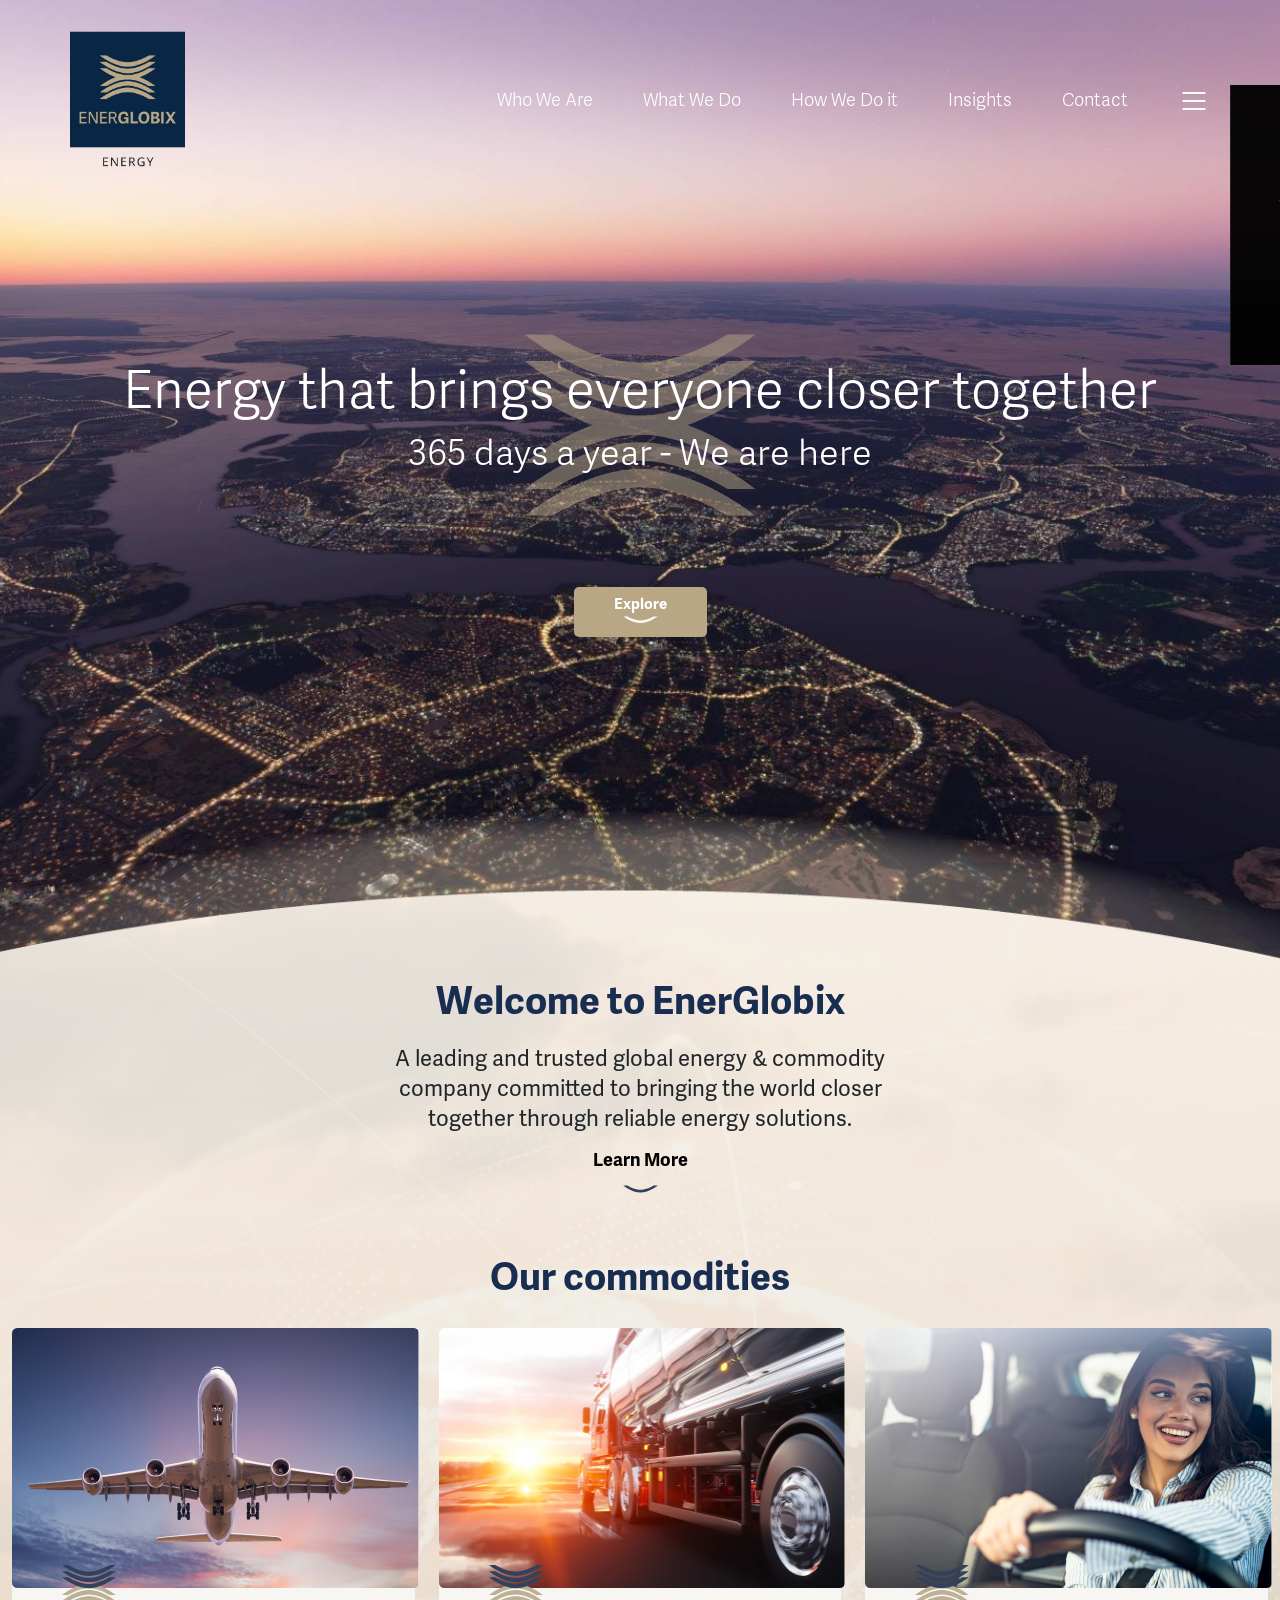
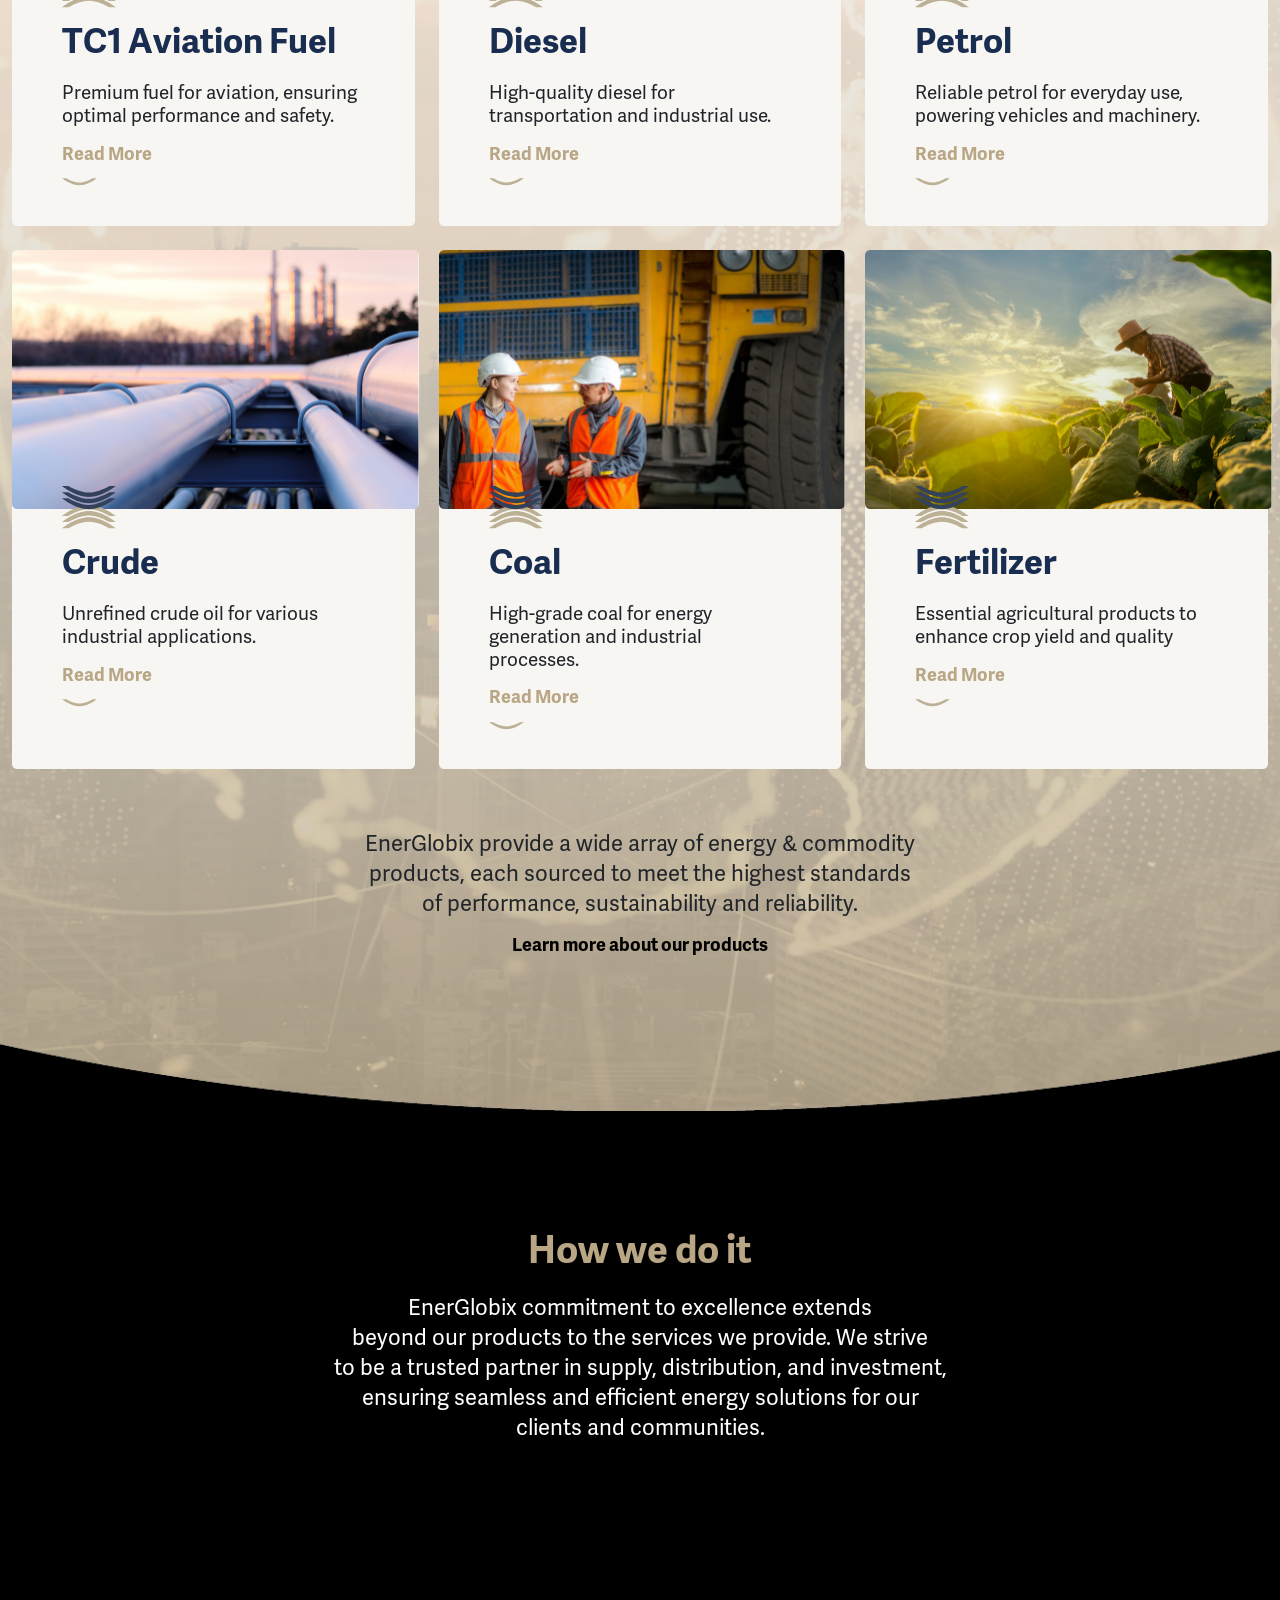
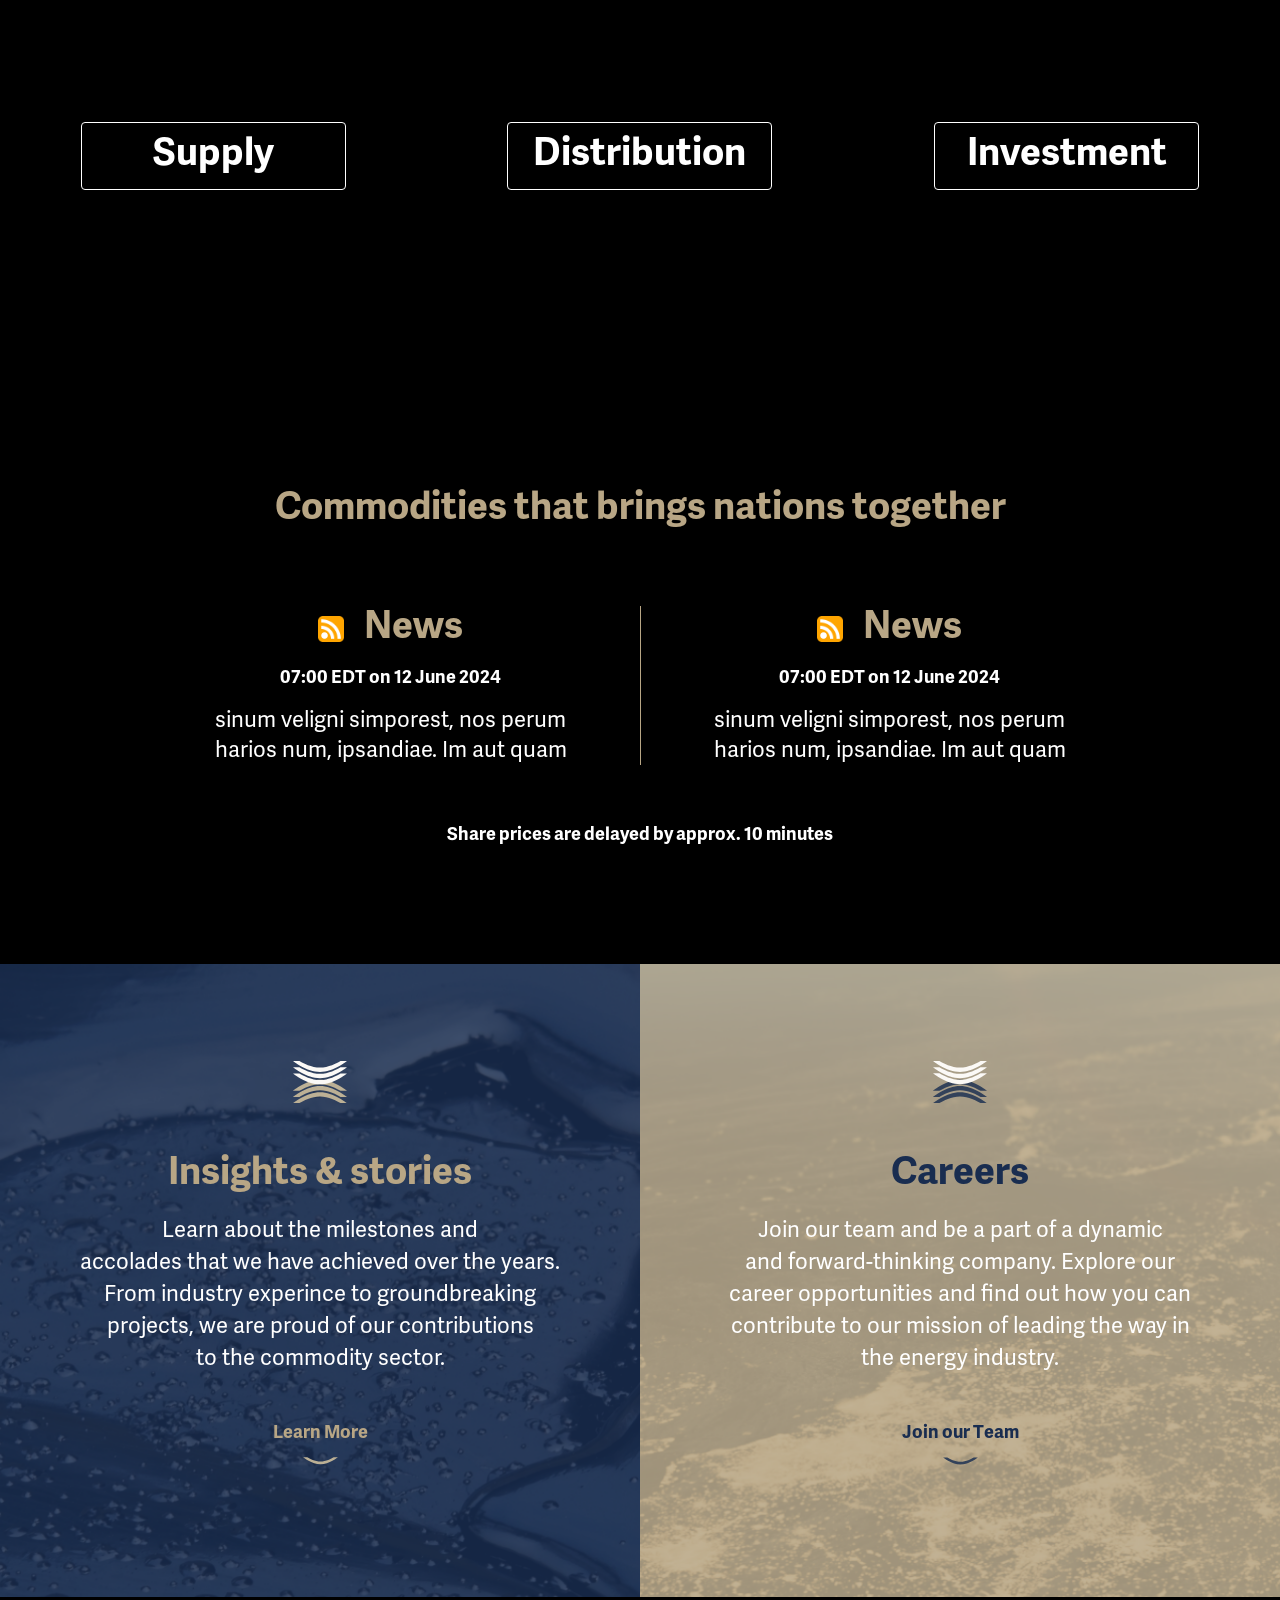
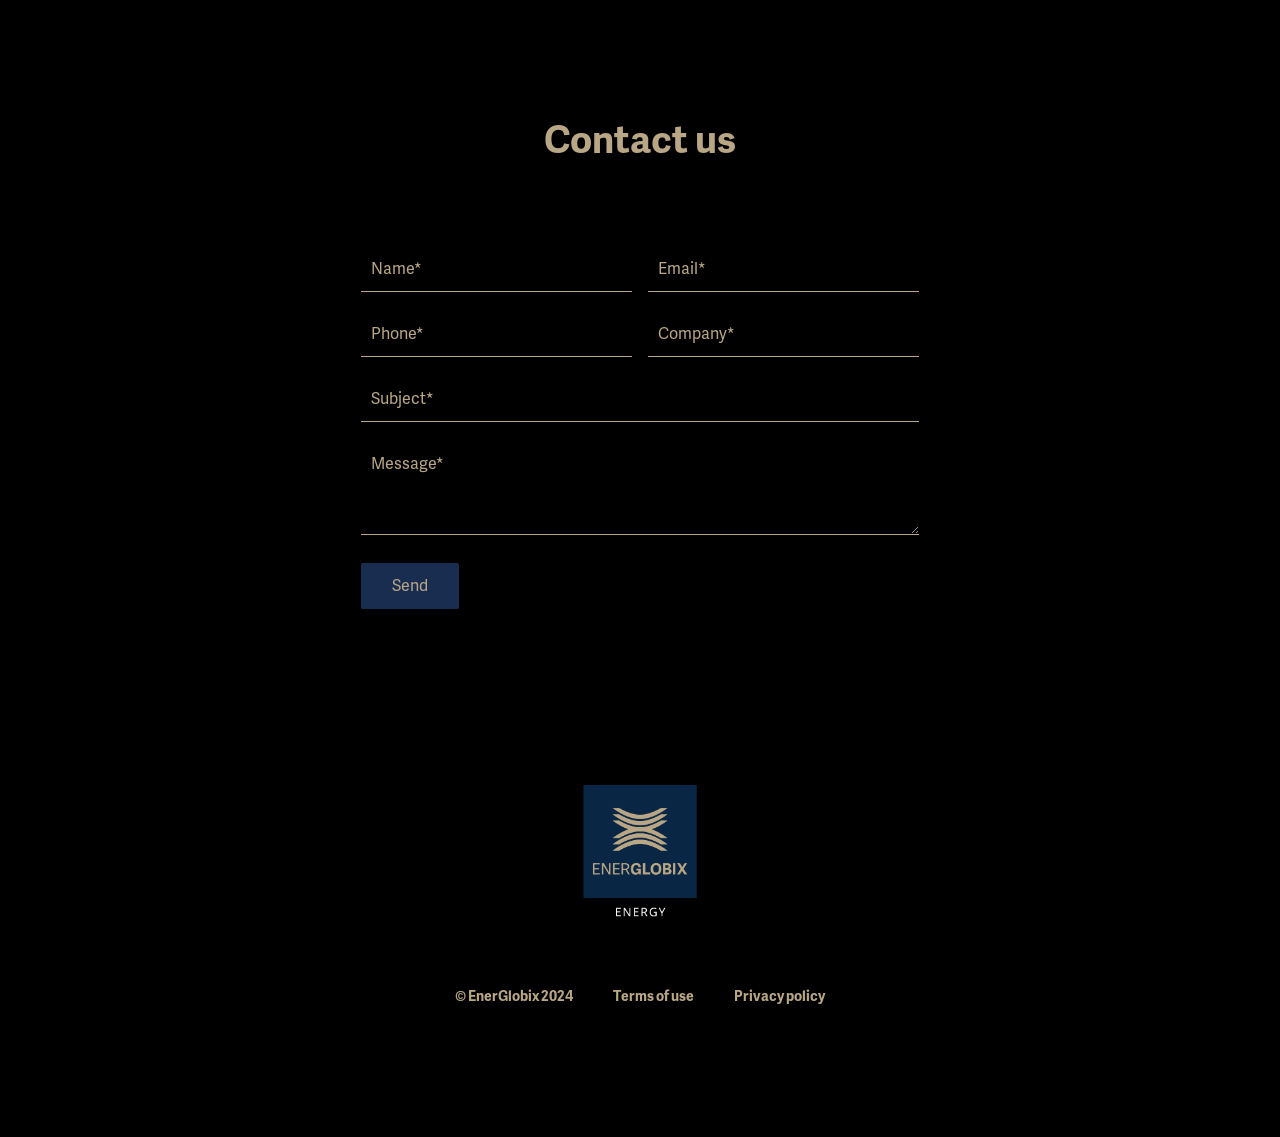
==== commit 9c71bab0: "adding  all the changes for v2" ====
--- a/index.html
+++ b/index.html
@@ -37,120 +37,98 @@
       <div class="navbar-container">
         <div class="energlobix__navbar">
           <a href="index.html">
-            <img src="assets/images/logo.png" alt="" class="logo" />
+            <img src="assets/images/square-logo-black.png" alt="" class="logo" />
           </a>
-          <button class="nav-toggle" aria-label="Toggle navigation">
-            &#9776;
-          </button>
-
-          <div class="navlinks">
-            <ul>
-              <a href="whoweare.html"><li>Who We Are</li></a>
-              <a href="whatwedo.html"><li>What We Do</li></a>
-              <a href="howwedoit.html"><li>How We Do it</li></a>
-              <a href="insights.html"><li>Insights</li></a>
-              <a href="contact.html"><li>Contact</li></a>
-            </ul>
-          </div>
-
-          <div class="navlinks-mobile">
-            <ul>
-              <li>
-                <div
-                  onclick="toggleSubmenu('who-we-are-m-links')"
-                  class="link-header text-white"
-                >
-                  Who We Are
-                  <img src="assets/images/chevron-right.svg" alt="right" />
-                </div>
-                <ul id="who-we-are-m-links">
-                  <a href="whoweare.html"><li>Welcome</li></a>
-                  <a href="whoweare.html#Purpose-and-Values"
-                    ><li>Purpose and Values</li></a
-                  >
-                  <a href="whoweare.html#Vision-and-Mission"
-                    ><li>Vision and Mission</li></a
-                  >
-                  <a href="whoweare.html#story"><li>EnerGlobix Story</li></a>
-                  <a href="whoweare.html#Key-achievements"
-                    ><li>Key achievements</li></a
-                  >
-                  <a href="whoweare.html#Commitment-to-excellence"
-                    ><li>Commitment to excellence</li></a
-                  >
+          <div class="navbar-right-side">
+            <div class="navlinks">
+              <ul>
+                <a href="whoweare.html"><li>Who We Are</li></a>
+                <a href="whatwedo.html"><li>What We Do</li></a>
+                <a href="howwedoit.html"><li>How We Do it</li></a>
+                <a href="insights.html"><li>Insights</li></a>
+                <a href="contact.html"><li>Contact</li></a>
+              </ul>
+            </div>
+
+            <!-- Hamburger Icon & Menu Dropdown Wrapper -->
+            <div class="menu-wrapper">
+              <button
+                class="hamburger-btn"
+                id="open-menu-btn"
+                aria-label="Toggle navigation"
+              >
+                <svg fill="none" stroke="currentColor" viewBox="0 0 24 24">
+                  <path
+                    stroke-linecap="round"
+                    stroke-linejoin="round"
+                    stroke-width="1.5"
+                    d="M4 6h16M4 12h16M4 18h16"
+                  ></path>
+                </svg>
+              </button>
+
+              <!-- Dropdown Menu / Sidebar -->
+              <div class="nav-menu-container" id="nav-menu">
+                <!-- Sidebar Close Button (only visible on mobile/tablet) -->
+                <button class="close-menu-btn" id="close-menu-btn" aria-label="Close navigation">
+                  <svg fill="none" stroke="currentColor" viewBox="0 0 24 24" width="24" height="24">
+                    <path stroke-linecap="round" stroke-linejoin="round" stroke-width="1.5" d="M6 18L18 6M6 6l12 12"></path>
+                  </svg>
+                </button>
+
+                <ul class="nav-menu-list">
+
+                  <li class="nav-menu-item has-submenu">
+                    <a href="#" class="nav-menu-link toggle-submenu">
+                      Energy
+                      <svg class="submenu-arrow" fill="none" stroke="currentColor" viewBox="0 0 24 24" width="12" height="12">
+                        <path stroke-linecap="round" stroke-linejoin="round" stroke-width="2" d="M19 9l-7 7-7-7"></path>
+                      </svg>
+                    </a>
+                    <ul class="nav-submenu">
+                      <li><a href="https://energlobix.com/" class="submenu-link">Home</a></li>
+                      <li><a href="https://energlobix.com/whoweare/" class="submenu-link">Who We Are</a></li>
+                      <li><a href="https://energlobix.com/whatwedo/" class="submenu-link">What We Do</a></li>
+                      <li><a href="https://energlobix.com/howwedoit/" class="submenu-link">How We Do It</a></li>
+                      <li><a href="https://energlobix.com/insights/" class="submenu-link">Insights</a></li>
+                      <li><a href="https://energlobix.com/contact" class="submenu-link">Contact</a></li>
+                    </ul>
+                  </li>
+
+                  <li class="nav-menu-item has-submenu">
+                    <a href="#" class="nav-menu-link toggle-submenu">
+                      Agriculture
+                      <svg class="submenu-arrow" fill="none" stroke="currentColor" viewBox="0 0 24 24" width="12" height="12">
+                        <path stroke-linecap="round" stroke-linejoin="round" stroke-width="2" d="M19 9l-7 7-7-7"></path>
+                      </svg>
+                    </a>
+                    <ul class="nav-submenu">
+                      <li><a href="https://energlobixagriculture.kasehub.com/" class="submenu-link">Home</a></li>
+                      <li><a href="https://energlobixagriculture.kasehub.com/who-we-are.html" class="submenu-link">Who We Are</a></li>
+                      <li><a href="https://energlobixagriculture.kasehub.com/what-we-do.html" class="submenu-link">What We Do</a></li>
+                      <li><a href="https://energlobixagriculture.kasehub.com/how-we-do-it.html" class="submenu-link">How We Do It</a></li>
+                    </ul>
+                  </li>
+
+                  <li class="nav-menu-item">
+                    <a
+                      href="https://energlobixholding.kasehub.com/"
+                      class="nav-menu-link"
+                      >Holding</a
+                    >
+                  </li>
+
+                  <li class="nav-menu-item">
+                    <a
+                      href="https://energlobix.kasehub.com/"
+                      class="nav-menu-link"
+                      >Main Page</a
+                    >
+                  </li>
+                  
                 </ul>
-              </li>
-              <li>
-                <div
-                  onclick="toggleSubmenu('what-we-do-m-links')"
-                  class="link-header text-white active"
-                >
-                  What We Do
-                  <img src="assets/images/chevron-right.svg" alt="right" />
-                </div>
-                <ul id="what-we-do-m-links">
-                  <a href="whatwedo.html"><li>Our Commodities</li></a>
-                  <a href="whatwedo.html#TC1-Aviation-Fuel"
-                    ><li>TC1 Aviation Fuel</li></a
-                  >
-                  <a href="whatwedo.html#Diesel"><li>Diesel</li></a>
-                  <a href="whatwedo.html#Petrol"><li>Petrol</li></a>
-                  <a href="whatwedo.html#Crude"><li>Crude</li></a>
-                  <a href="whatwedo.html#Coal"><li>Coal</li></a>
-                  <a href="whatwedo.html#Fertilizer"><li>Fertilizer</li></a>
-                </ul>
-              </li>
-
-              <li>
-                <div
-                  onclick="toggleSubmenu('how-we-do-it-m-links')"
-                  class="link-header text-white"
-                >
-                  How We Do it
-                  <img src="assets/images/chevron-right.svg" alt="right" />
-                </div>
-                <ul id="how-we-do-it-m-links">
-                  <a href="howwedoit.html"><li>Our Commitment</li></a>
-                  <a href="howwedoit.html#Supply"><li>Supply</li></a>
-                  <a href="howwedoit.html#Supply-solutions"
-                    ><li>Supply solutions</li></a
-                  >
-                  <a href="howwedoit.html#Distribution"
-                    ><li>Distribution</li></a
-                  >
-                  <a href="howwedoit.html#Distribution-solutions"
-                    ><li>Distribution solutions</li></a
-                  >
-                  <a href="howwedoit.html#Investment"><li>Investment</li></a>
-                  <a href="howwedoit.html#Investment-solutions"
-                    ><li>Investment solutions</li></a
-                  >
-                </ul>
-              </li>
-
-              <li>
-                <div
-                  onclick="toggleSubmenu('insights-m-links')"
-                  class="link-header text-white"
-                >
-                  Insights
-                  <img src="assets/images/chevron-right.svg" alt="right" />
-                </div>
-                <ul id="insights-m-links">
-                  <a href="insights.html"><li>Our Culture</li></a>
-                  <a href="insights.html#Employees"><li>Employees</li></a>
-                  <a href="insights.html#Achievements"><li>Achievements</li></a>
-                  <a href="insights.html#Careers"><li>Careers</li></a>
-                </ul>
-              </li>
-
-              <li class="link-header">
-                <a class="text-white" href="contact.html"
-                  >Contact
-                  <img src="assets/images/chevron-right.svg" alt="right"
-                /></a>
-              </li>
-            </ul>
+              </div>
+            </div>
           </div>
         </div>
       </div>
@@ -866,7 +844,7 @@
         <div class="footer-section" style="padding-top: 52.328px;">
           <div class="container">
             <div class="footer-logo text-center">
-              <img src="assets/images/logo.png" alt="" />
+              <img src="assets/images/square-logo-white.png" alt="" />
             </div>
 
             <div class="footer-links mt-5">
--- a/assets/css/style.css
+++ b/assets/css/style.css
@@ -372,7 +372,7 @@
 }
 
 .energlobix__navbar .logo {
-    max-height: 76.058px;
+    max-height: 140px;
     /* Adjust as needed */
 }
 
@@ -412,83 +412,259 @@
 }
 
 
-.navlinks-mobile {
+.navbar-right-side {
     display: flex;
     align-items: center;
-}
-
-.navlinks-mobile {
-    display: none;
-}
-
-.energlobix__navbar .navlinks-mobile ul {
-    list-style: none;
-    display: flex;
-    margin: 0;
-    padding: 0;
-    gap: 10px;
-    font-family: 'Adelle-Sans-Light', sans-serif;
-    font-weight: 400;
-    font-size: 18px;
-    line-height: 21.8px;
-}
-
-.energlobix__navbar .navlinks-mobile ul li {
-    cursor: pointer;
-    /* color: var(--gold-color); */
-    /* color: rgb(184, 166, 133, 0.95); */
-    color: white;
-    text-decoration: none;
-}
-
-.energlobix__navbar .navlinks-mobile ul li ul {
-    max-height: 0;
-    overflow: hidden;
-    transition: max-height 0.5s ease-out, opacity 0.5s ease-out;
-    opacity: 0;
-    visibility: hidden;
-}
-
-.energlobix__navbar .navlinks-mobile ul li ul.show {
-    max-height: 500px; /* Adjust this value based on the height of your submenu */
-    opacity: 1;
-    visibility: visible;
-}
-
-.link-header {
-    cursor: pointer;
-}
-
-.energlobix__navbar .navlinks-mobile .link-header {
-    font-size: 26px;
-    font-family: 'Adelle-Sans-Regular', sans-serif;
-    margin-top: 10px;
-    margin-bottom: 10px;
-}
-
-.energlobix__navbar .navlinks-mobile .link-header img {
-    height: 20px;
-    padding-bottom: 5px;
-    margin-left: 5px;
-}
-
-.energlobix__navbar .navlinks-mobile ul li.active {
-    color: white;
-    /* border-bottom: 0.5px solid #fff; */
-    padding-bottom: 3px;
-}
-
-.energlobix__navbar .navlinks-mobile ul li:hover {
-    color: #fff;
-}
-
-.nav-toggle {
-    display: none;
+    gap: 50px;
+}
+
+/* Hamburger Icon & Premium Dropdown Navigation Menu & Mobile Sidebar */
+.hamburger-btn {
     background: none;
     border: none;
-    font-size: 2rem;
+    color: #fff;
+    padding: 0;
     cursor: pointer;
-    color: white;
+    pointer-events: auto;
+    transition: color 0.15s ease-in-out;
+}
+
+.hamburger-btn:hover {
+    color: #d1d5db;
+}
+
+.hamburger-btn svg {
+    width: 2rem;
+    height: 2rem;
+}
+
+.menu-wrapper {
+    position: relative;
+    pointer-events: auto;
+}
+
+.nav-menu-container {
+    position: fixed;
+    top: 0;
+    right: -320px; /* hidden off-screen by default on mobile */
+    width: 300px;
+    height: 100vh;
+    background-color: rgba(0, 0, 0, 0.96);
+    backdrop-filter: blur(12px);
+    border-left: 1px solid rgba(255, 255, 255, 0.1);
+    z-index: 1000;
+    display: flex;
+    flex-direction: column;
+    padding: 2rem 1.5rem;
+    transition: right 0.4s cubic-bezier(0.4, 0, 0.2, 1);
+    pointer-events: none;
+    overflow-y: auto;
+    box-sizing: border-box;
+}
+
+.nav-menu-container.active {
+    right: 0; /* slide in on mobile */
+    pointer-events: auto;
+}
+
+.close-menu-btn {
+    align-self: flex-end;
+    background: none;
+    border: none;
+    color: #fff;
+    cursor: pointer;
+    padding: 0.5rem;
+    margin-bottom: 1.5rem;
+    transition: color 0.15s ease-in-out;
+}
+
+.close-menu-btn:hover {
+    color: #c2b18f;
+}
+
+/* Desktop dropdown styling */
+@media (min-width: 992px) {
+    .nav-menu-container {
+        position: absolute !important;
+        top: 100% !important;
+        right: 0 !important;
+        left: auto !important;
+        width: 250px !important;
+        height: auto !important;
+        background-color: rgba(0, 0, 0, 0.95) !important;
+        backdrop-filter: blur(8px) !important;
+        border: 1px solid rgba(255, 255, 255, 0.1) !important;
+        border-radius: 0.5rem !important;
+        z-index: 1000 !important;
+        padding: 0.5rem 0 !important;
+        opacity: 0 !important;
+        visibility: hidden !important;
+        transform: translateY(-10px) !important;
+        transition: all 0.3s cubic-bezier(0.4, 0, 0.2, 1) !important;
+        overflow-y: visible !important; /* to allow submenus to fly out */
+    }
+
+    .nav-menu-container.active {
+        opacity: 1 !important;
+        visibility: visible !important;
+        transform: translateY(0) !important;
+        pointer-events: auto !important;
+    }
+
+    .close-menu-btn {
+        display: none !important;
+    }
+}
+
+.nav-menu-list {
+    list-style: none !important;
+    padding: 0 !important;
+    margin: 0 !important;
+    display: flex !important;
+    flex-direction: column !important;
+    gap: 0 !important;
+    width: 100% !important;
+}
+
+.nav-menu-item {
+    margin: 0 !important;
+    width: 100% !important;
+    text-align: left !important;
+    padding: 0 !important;
+}
+
+.nav-menu-link {
+    color: #fff !important;
+    font-size: 0.9rem !important;
+    font-weight: 400 !important;
+    letter-spacing: 0.1em !important;
+    text-decoration: none !important;
+    text-transform: uppercase !important;
+    display: flex !important;
+    justify-content: space-between !important;
+    align-items: center !important;
+    padding: 1rem 1.5rem !important;
+    transition: background-color 0.2s ease, color 0.2s ease !important;
+    width: 100% !important;
+    box-sizing: border-box !important;
+}
+
+.nav-menu-link:hover {
+    color: #c2b18f !important;
+    background-color: rgba(255, 255, 255, 0.05) !important;
+}
+
+/* Submenu styles */
+.nav-submenu {
+    list-style: none !important;
+    padding: 0 !important;
+    margin: 0 !important;
+    display: flex !important;
+    flex-direction: column !important;
+    gap: 0 !important;
+    width: 100% !important;
+}
+
+.submenu-link {
+    color: #fff !important;
+    text-decoration: none !important;
+    transition: color 0.2s ease, background-color 0.2s ease !important;
+    display: block !important;
+    width: 100% !important;
+    box-sizing: border-box !important;
+    text-align: left !important;
+}
+
+.submenu-arrow {
+    transition: transform 0.2s ease-in-out !important;
+    margin-left: 0.5rem !important;
+    vertical-align: middle !important;
+}
+
+/* Mobile/Tablet Submenu Accordion styles */
+@media (max-width: 991.98px) {
+    .nav-submenu {
+        display: none !important;
+        padding-left: 1.5rem !important;
+    }
+
+    .nav-submenu li {
+        padding-top: 0px !important;
+        padding-bottom: 0px !important;
+    }
+
+    .nav-submenu.open {
+        display: flex !important;
+        flex-direction: column !important;
+    }
+
+    .submenu-link {
+        color: #ccc !important;
+        font-size: 0.9rem !important;
+        display: block !important;
+        padding: 0.6rem 0 !important;
+    }
+
+    .submenu-link:hover {
+        color: #c2b18f !important;
+    }
+
+    .has-submenu.active > .nav-menu-link .submenu-arrow {
+        transform: rotate(180deg) !important;
+    }
+}
+
+/* Desktop inline expanding submenus */
+@media (min-width: 992px) {
+    .nav-menu-item {
+        position: relative !important;
+    }
+
+    .nav-submenu {
+        position: relative !important;
+        top: auto !important;
+        right: auto !important;
+        left: auto !important;
+        margin: 0 !important;
+        width: 100% !important;
+        background-color: transparent !important;
+        backdrop-filter: none !important;
+        border: none !important;
+        border-radius: 0 !important;
+        padding: 0 !important;
+        max-height: 0 !important;
+        overflow: hidden !important;
+        opacity: 0 !important;
+        visibility: hidden !important;
+        transition: max-height 0.3s cubic-bezier(0.4, 0, 0.2, 1), opacity 0.3s ease, visibility 0.3s ease !important;
+    }
+
+    .nav-submenu.open {
+        opacity: 1 !important;
+        visibility: visible !important;
+        max-height: 300px !important;
+    }
+
+    .submenu-link {
+        font-size: 0.9rem !important;
+        text-transform: uppercase !important;
+        display: block !important;
+        padding: 0.75rem 2.5rem !important;
+    }
+
+    .submenu-link:hover {
+        color: #c2b18f !important;
+        background-color: rgba(255, 255, 255, 0.05) !important;
+    }
+
+    .submenu-arrow {
+        transform: none !important;
+        transition: transform 0.2s ease-in-out !important;
+    }
+
+    .has-submenu.active > .nav-menu-link .submenu-arrow {
+        transform: rotate(180deg) !important;
+    }
 }
 
 /* Responsive styles for smaller screens */
@@ -499,78 +675,15 @@
     }
 
     .energlobix__navbar .logo {
-        max-height: 57.0435px;
-        /* Adjust as needed */
-    }
-
-    .nav-toggle {
-        display: block;
+        max-height: 100px;
     }
 
     .navlinks {
-        display: none;
-        width: 100%;
-    }
-
-    .navlinks.active {
-        z-index: 999;
-        display: flex;
-        flex-direction: column;
-        align-items: center;
-        position: absolute;
-        top: 100%;
-        left: 0;
-        background-color: #2b2e34;
-        /* Adjust as needed */
-        padding: 1rem 0;
-    }
-
-    .energlobix__navbar ul {
-        flex-direction: column;
-        width: 100%;
+        display: none !important;
+    }
+
+    .navbar-right-side {
         gap: 0;
-    }
-
-    .energlobix__navbar ul li {
-        width: 100%;
-        text-align: center;
-        padding: 0.5rem 0;
-        margin: 0;
-    }
-
-
-    /*  */
-    .navlinks-mobile {
-        display: none;
-        width: 100%;
-    }
-
-    .navlinks-mobile.active {
-        z-index: 999;
-        display: flex;
-        flex-direction: column;
-        align-items: center;
-        position: absolute;
-        top: 100%;
-        left: 0;
-        /* background-color: #2b2e34; */
-        background-color: var(--dark-blue-color);
-        /* Adjust as needed */
-        padding: 1rem 0;
-        border: none;
-    }
-
-    .energlobix__navbar .navlinks-mobile ul {
-        flex-direction: column;
-        width: 100%;
-        gap: 0;
-    }
-
-    .energlobix__navbar .navlinks-mobile ul li {
-        width: 100%;
-        text-align: center;
-        padding: 0.5rem 0;
-        margin: 0;
     }
 }
 
@@ -578,11 +691,6 @@
 @media (max-width: 576px) {
     .energlobix__navbar {
         padding: 2rem 2rem;
-    }
-
-    .energlobix__navbar .navlinks-mobile ul li {
-        padding: 5px 0;
-        color: var(--gold-color);
     }
 }
 
@@ -784,7 +892,7 @@
 .about-section {
     position: relative;
     margin-top: -335px;
-    background-image: url('/Energlobix/assets/images/over-background2.png');
+    background-image: url('../images/over-background2.png');
     background-size: cover;
     background-position: 50% 50%;
     background-repeat: no-repeat;
@@ -793,7 +901,7 @@
 .who-we-are-about-section {
     position: relative;
     margin-top: -335px;
-    background-image: url('/Energlobix/assets/images/who-we-are-about-us-bg.png');
+    background-image: url('../images/who-we-are-about-us-bg.png');
     background-size: cover;
     background-position: 50% 50%;
     background-repeat: no-repeat;
@@ -802,7 +910,7 @@
 .what-we-do-about-section {
     position: relative;
     margin-top: -335px;
-    background-image: url('/Energlobix/assets/images/what-we-do-about-section-bg.png');
+    background-image: url('../images/what-we-do-about-section-bg.png');
     background-size: cover;
     background-position: 50% 50%;
     background-repeat: no-repeat;
@@ -811,7 +919,7 @@
 .how-we-do-it-about-section {
     position: relative;
     margin-top: -335px;
-    background-image: url('/Energlobix/assets/images/how-we-do-it-about-section-bg.png');
+    background-image: url('../images/how-we-do-it-about-section-bg.png');
     background-size: cover;
     background-position: 50% 50%;
     background-repeat: no-repeat;
@@ -820,7 +928,7 @@
 .insights-about-section {
     position: relative;
     margin-top: -335px;
-    background-image: url('/Energlobix/assets/images/insights-about-section-bg.png');
+    background-image: url('../images/insights-about-section-bg.png');
     background-size: cover;
     background-position: 50% 50%;
     background-repeat: no-repeat;
@@ -828,23 +936,23 @@
 
 @media (max-width : 576px) {
     .about-section {
-        background-image: url('/Energlobix/assets/images/about_us_mobile.png');
+        background-image: url('../images/about_us_mobile.png');
     }
 
     .who-we-are-about-section {
-        background-image: url('/Energlobix/assets/images/who-we-are-about-us-bg-mobile.png');
+        background-image: url('../images/who-we-are-about-us-bg-mobile.png');
     }
 
     .what-we-do-about-section {
-        background-image: url('/Energlobix/assets/images/what-we-do-about-section-bg-mobile.png');
+        background-image: url('../images/what-we-do-about-section-bg-mobile.png');
     }
 
     .how-we-do-it-about-section {
-        background-image: url('/Energlobix/assets/images/how-we-do-it-about-section-bg-mobile.png');
+        background-image: url('../images/how-we-do-it-about-section-bg-mobile.png');
     }
 
     .insights-about-section {
-        background-image: url('/Energlobix/assets/images/insights-about-section-bg-mobile.png');
+        background-image: url('../images/insights-about-section-bg-mobile.png');
     }
 }
 
@@ -1023,7 +1131,7 @@
 }
 
 .how-box-bg1 {
-    background-image: url('/Energlobix/assets/images/shutterstock_1936256839.jpg');
+    background-image: url('../images/shutterstock_1936256839.jpg');
     background-size: cover;
     background-position: center;
     min-width: 100%;
@@ -1032,7 +1140,7 @@
 
 
 .how-box-bg2 {
-    background-image: url('/Energlobix/assets/images/shutterstock_1945399948.jpg');
+    background-image: url('../images/shutterstock_1945399948.jpg');
     background-size: cover;
     background-position: center;
     min-width: 100%;
@@ -1040,7 +1148,7 @@
 }
 
 .how-box-bg3 {
-    background-image: url('/Energlobix/assets/images/shutterstock_2346258639.jpg');
+    background-image: url('../images/shutterstock_2346258639.jpg');
     background-size: cover;
     background-position: center;
     min-width: 100%;
@@ -1145,13 +1253,13 @@
 }
 
 .insights {
-    background-image: url('/Energlobix/assets/images/insights-bg.png');
+    background-image: url('../images/insights-bg.png');
     background-repeat: no-repeat;
     background-size: cover;
 }
 
 .career {
-    background-image: url('/Energlobix/assets/images/careers-bg.png');
+    background-image: url('../images/careers-bg.png');
     background-repeat: no-repeat;
     background-size: cover;
 }
@@ -1219,12 +1327,12 @@
 }
 
 .footer-logo img {
-    width: 212.805px;
+    max-height: 140px;
 }
 
 @media (max-width: 576px) {
     .footer-logo img {
-        width: 106.4025px;
+        max-height: 100px;
     }
 }
 
